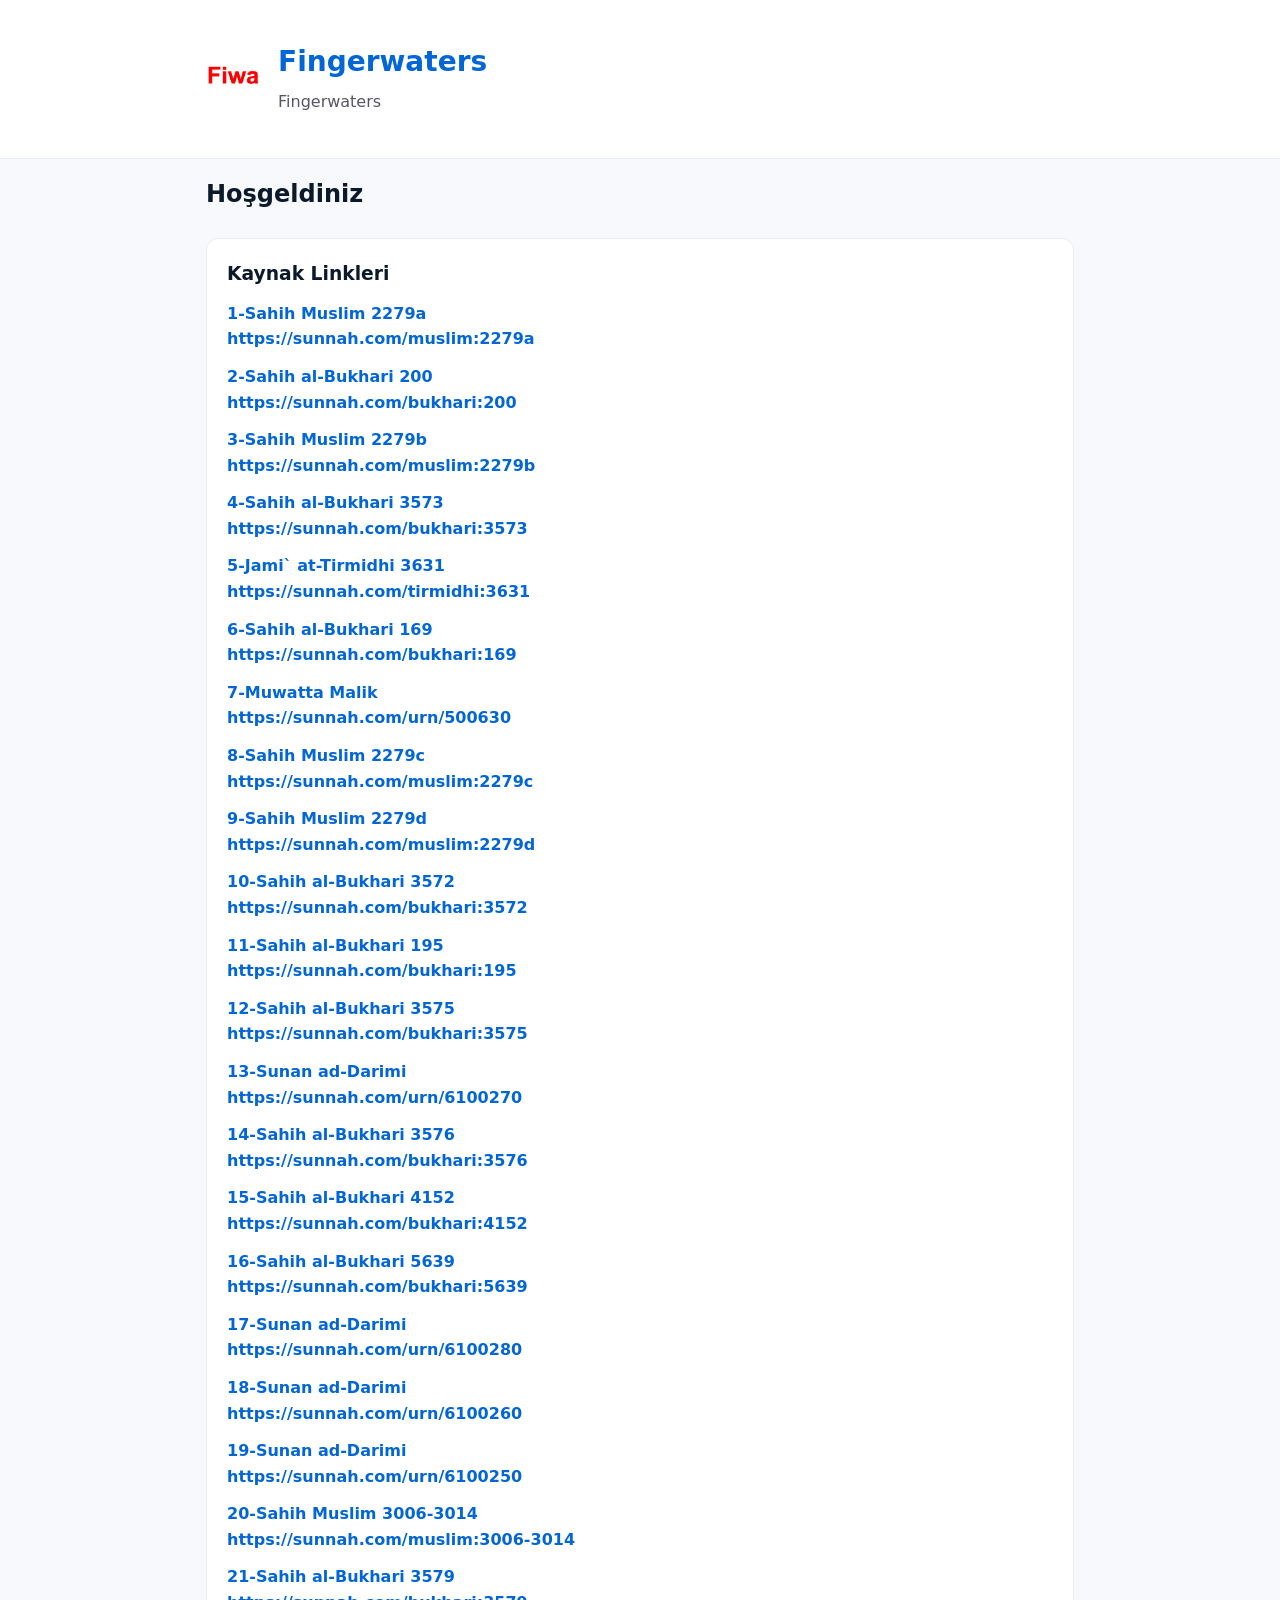
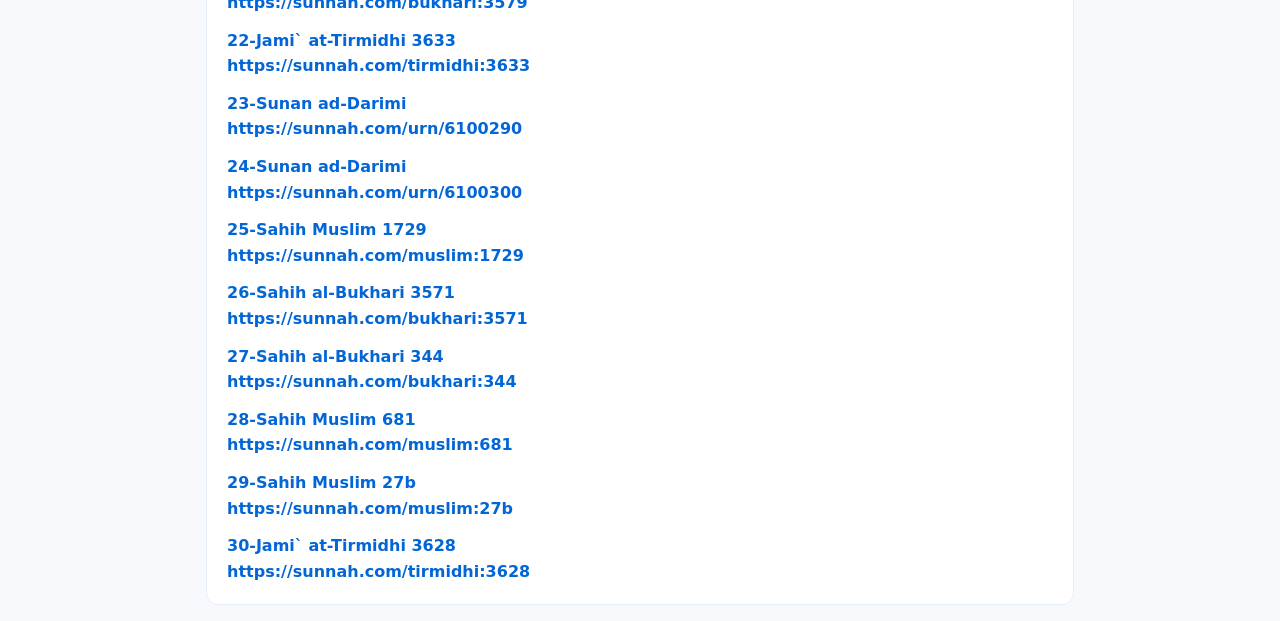
==== index.html @ 78772b58 "Update Update" ====
<!doctype html>
<html lang="tr">
  <head>
    <meta charset="utf-8">
    <meta name="viewport" content="width=device-width, initial-scale=1">
    <title>Fingerwaters</title>
    <meta name="description" content="Hz. Muhammed (s.a.v)'in parmaklarından su çıkması ile ilgili bilgiler.">
    <link rel="icon" type="image/png" href="favicon.png">
    <link rel="stylesheet" href="styles.css">
  </head>
  <body>
    <header class="site-header">
      <div class="container">
        <div class="brand">
          <img src="favicon.png" alt="Fingerwaters logosu" class="site-logo">
          <div>
            <h1>Fingerwaters</h1>
            <p class="tagline">Fingerwaters</p>
          </div>
        </div>
      </div>
    </header>

    <main class="container">
      <section class="intro">
        <h2>Hoşgeldiniz</h2>
      </section>

      <section class="resource-links" aria-label="Kaynak linkleri">
        <h3>Kaynak Linkleri</h3>
        <ul>
          <li>
            <a href="https://sunnah.com/muslim:2279a" target="_blank" rel="noopener noreferrer">1-Sahih Muslim 2279a<br>
https://sunnah.com/muslim:2279a
            </a>
          </li>
          <li>
            <a href="https://sunnah.com/bukhari:200" target="_blank" rel="noopener noreferrer">2-Sahih al-Bukhari 200<br>
https://sunnah.com/bukhari:200
            </a>
          </li>
          <li>
            <a href="https://sunnah.com/muslim:2279b" target="_blank" rel="noopener noreferrer">3-Sahih Muslim 2279b<br>
https://sunnah.com/muslim:2279b
          </a>
          </li>
          <li>
            <a href="https://sunnah.com/bukhari:3573" target="_blank" rel="noopener noreferrer">4-Sahih al-Bukhari 3573<br>
https://sunnah.com/bukhari:3573
            </a>
          </li>
          <li>
            <a href="https://sunnah.com/tirmidhi:3631" target="_blank" rel="noopener noreferrer">5-Jami` at-Tirmidhi 3631<br>
https://sunnah.com/tirmidhi:3631
            </a>
          </li>
          <li>
            <a href="https://sunnah.com/bukhari:169" target="_blank" rel="noopener noreferrer">6-Sahih al-Bukhari 169<br>
https://sunnah.com/bukhari:169
            </a>
          </li>
          <li>
            <a href="https://sunnah.com/urn/500630" target="_blank" rel="noopener noreferrer">7-Muwatta Malik<br>
https://sunnah.com/urn/500630
            </a>
          </li>
          <li>
            <a href="https://sunnah.com/muslim:2279c" target="_blank" rel="noopener noreferrer">8-Sahih Muslim 2279c<br>
https://sunnah.com/muslim:2279c
            </a>
          </li>
          <li>
            <a href="https://sunnah.com/muslim:2279d" target="_blank" rel="noopener noreferrer">9-Sahih Muslim 2279d<br>
https://sunnah.com/muslim:2279d
            </a>
          </li>
          <li>
            <a href="https://sunnah.com/bukhari:3572" target="_blank" rel="noopener noreferrer">10-Sahih al-Bukhari 3572<br>
https://sunnah.com/bukhari:3572
            </a>
          </li>
          <li>
            <a href="https://sunnah.com/bukhari:195" target="_blank" rel="noopener noreferrer">11-Sahih al-Bukhari 195<br>
https://sunnah.com/bukhari:195
            </a>
          </li>
          <li>
            <a href="https://sunnah.com/bukhari:3575" target="_blank" rel="noopener noreferrer">12-Sahih al-Bukhari 3575<br>
https://sunnah.com/bukhari:3575
            </a>
          </li>
          <li>
            <a href="https://sunnah.com/urn/6100270" target="_blank" rel="noopener noreferrer">13-Sunan ad-Darimi<br>
https://sunnah.com/urn/6100270
            </a>
          </li>
          <li>
            <a href="https://sunnah.com/bukhari:3576" target="_blank" rel="noopener noreferrer">14-Sahih al-Bukhari 3576<br>
https://sunnah.com/bukhari:3576
            </a>
          </li>
          <li>
            <a href="https://sunnah.com/bukhari:4152" target="_blank" rel="noopener noreferrer">15-Sahih al-Bukhari 4152<br>
https://sunnah.com/bukhari:4152
            </a>
          </li>
          <li>
            <a href="https://sunnah.com/bukhari:5639" target="_blank" rel="noopener noreferrer">16-Sahih al-Bukhari 5639<br>
https://sunnah.com/bukhari:5639
            </a>
          </li>
          <li>
            <a href="https://sunnah.com/urn/6100280" target="_blank" rel="noopener noreferrer">17-Sunan ad-Darimi<br>
https://sunnah.com/urn/6100280
            </a>
          </li>
          <li>
            <a href="https://sunnah.com/urn/6100260" target="_blank" rel="noopener noreferrer">18-Sunan ad-Darimi<br>
https://sunnah.com/urn/6100260
            </a>
          </li>
          <li>
            <a href="https://sunnah.com/urn/6100250" target="_blank" rel="noopener noreferrer">19-Sunan ad-Darimi<br>
https://sunnah.com/urn/6100250
            </a>
          </li>
          <li>
            <a href="https://sunnah.com/muslim/55" target="_blank" rel="noopener noreferrer">20-Sahih Muslim 3006-3014<br>
https://sunnah.com/muslim:3006-3014
            </a>
          </li>
          <li>
            <a href="https://sunnah.com/bukhari:3579" target="_blank" rel="noopener noreferrer">21-Sahih al-Bukhari 3579<br>
https://sunnah.com/bukhari:3579
            </a>
          </li>
          <li>
            <a href="https://sunnah.com/tirmidhi:3633" target="_blank" rel="noopener noreferrer">22-Jami` at-Tirmidhi 3633<br>
https://sunnah.com/tirmidhi:3633
            </a>
          </li>
          <li>
            <a href="https://sunnah.com/urn/6100290" target="_blank" rel="noopener noreferrer">23-Sunan ad-Darimi<br>
https://sunnah.com/urn/6100290
            </a>
          </li>
          <li>
            <a href="https://sunnah.com/urn/6100300" target="_blank" rel="noopener noreferrer">24-Sunan ad-Darimi<br>
https://sunnah.com/urn/6100300
            </a>
          </li>
          <li>
            <a href="https://sunnah.com/muslim:1729" target="_blank" rel="noopener noreferrer">25-Sahih Muslim 1729<br>
https://sunnah.com/muslim:1729
            </a>
          </li>
          <li>
            <a href="https://sunnah.com/bukhari:3571" target="_blank" rel="noopener noreferrer">26-Sahih al-Bukhari 3571<br>
https://sunnah.com/bukhari:3571
            </a>
          </li>
          <li>
            <a href="https://sunnah.com/bukhari:344" target="_blank" rel="noopener noreferrer">27-Sahih al-Bukhari 344<br>
https://sunnah.com/bukhari:344
            </a>
          </li>
          <li>
            <a href="https://sunnah.com/muslim:681" target="_blank" rel="noopener noreferrer">28-Sahih Muslim 681<br>
https://sunnah.com/muslim:681
            </a>
          </li>
          <li>
            <a href="https://sunnah.com/muslim:27b" target="_blank" rel="noopener noreferrer">29-Sahih Muslim 27b<br>
https://sunnah.com/muslim:27b
            </a>
          </li>
          <li>
            <a href="https://sunnah.com/tirmidhi:3628" target="_blank" rel="noopener noreferrer">30-Jami` at-Tirmidhi 3628<br>
https://sunnah.com/tirmidhi:3628
            </a>
          </li>
        </ul>
      </section>
    </main>
  </body>
</html>
---- styles.css ----
:root{
  --bg:#f7f9fc;
  --accent:#0366d6;
  --text:#0b1a2b;
  --muted:#556;
}
*{box-sizing:border-box}
body{font-family:system-ui, -apple-system, "Segoe UI", Roboto, "Helvetica Neue", Arial, sans-serif; margin:0; color:var(--text); background:var(--bg); line-height:1.6}
.container{max-width:900px;margin:0 auto;padding:1rem}
.site-header{background:white;border-bottom:1px solid #e6eef7;padding:1.5rem 0}
.brand{display:flex;align-items:center;gap:1rem}
.site-logo{width:56px;height:56px;object-fit:contain;border-radius:12px}
.site-header h1{margin:0;font-size:1.75rem;color:var(--accent)}
.tagline{margin:0.25rem 0;color:var(--muted)}
.intro h2{margin-top:0}
.resource-links{margin-top:1.5rem;padding:1.25rem;border:1px solid #e6eef7;border-radius:12px;background:white}
.resource-links h3{margin-top:0;margin-bottom:0.75rem}
.resource-links ul{list-style:none;padding:0;margin:0;display:flex;flex-direction:column;gap:0.75rem}
.resource-links a{display:inline-block;color:var(--accent);text-decoration:none;font-weight:600}
.resource-links a:hover{text-decoration:underline}
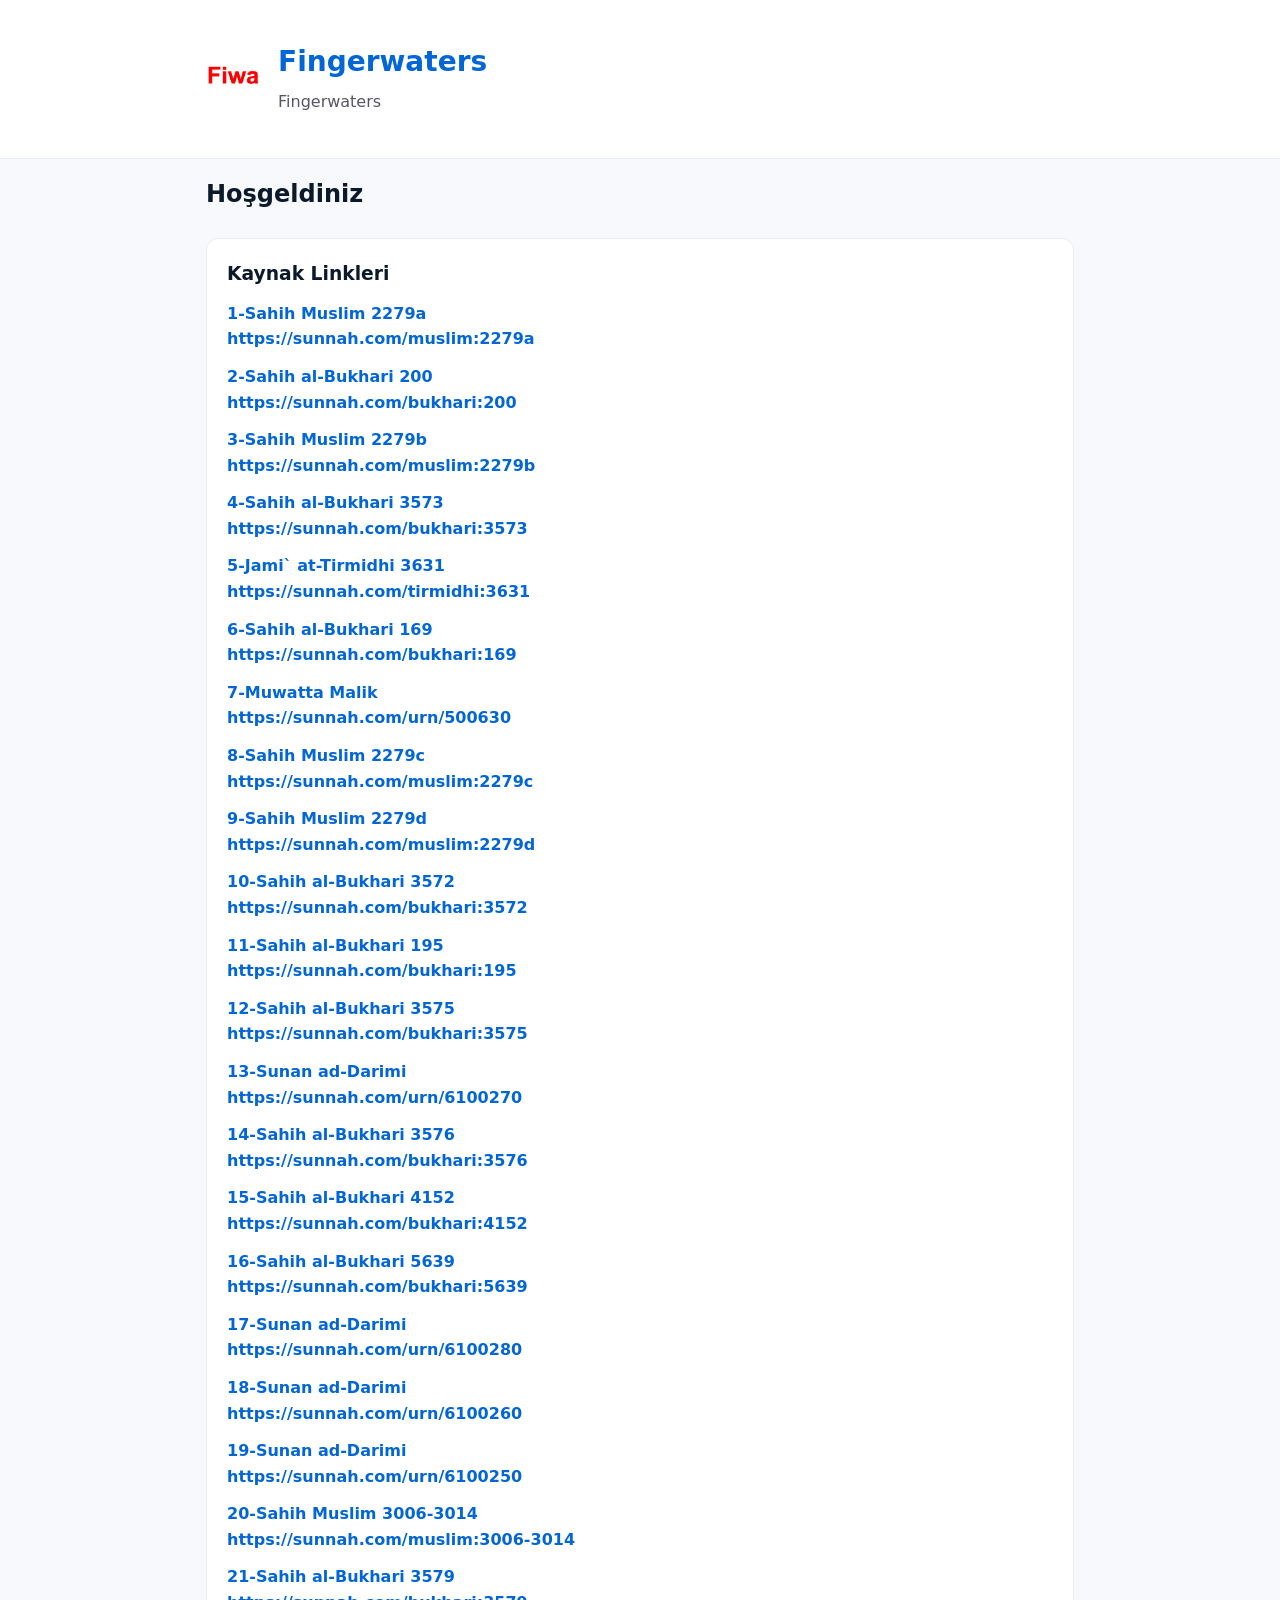
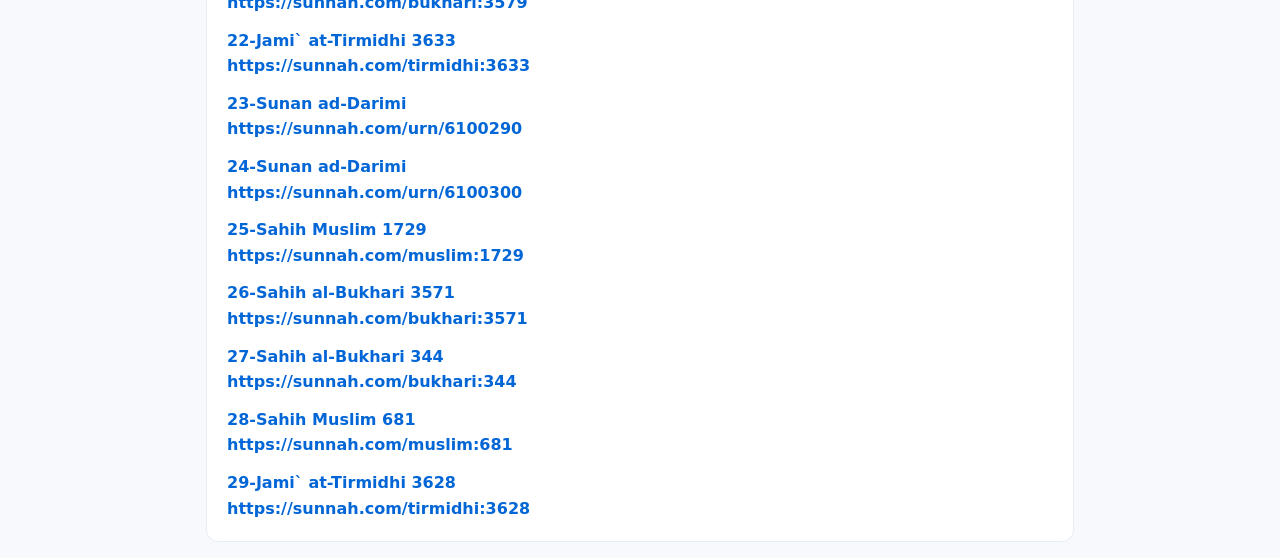
==== commit 5fec887c: "Update" ====
--- a/index.html
+++ b/index.html
@@ -170,12 +170,7 @@
             </a>
           </li>
           <li>
-            <a href="https://sunnah.com/muslim:27b" target="_blank" rel="noopener noreferrer">29-Sahih Muslim 27b<br>
-https://sunnah.com/muslim:27b
-            </a>
-          </li>
-          <li>
-            <a href="https://sunnah.com/tirmidhi:3628" target="_blank" rel="noopener noreferrer">30-Jami` at-Tirmidhi 3628<br>
+            <a href="https://sunnah.com/tirmidhi:3628" target="_blank" rel="noopener noreferrer">29-Jami` at-Tirmidhi 3628<br>
 https://sunnah.com/tirmidhi:3628
             </a>
           </li>
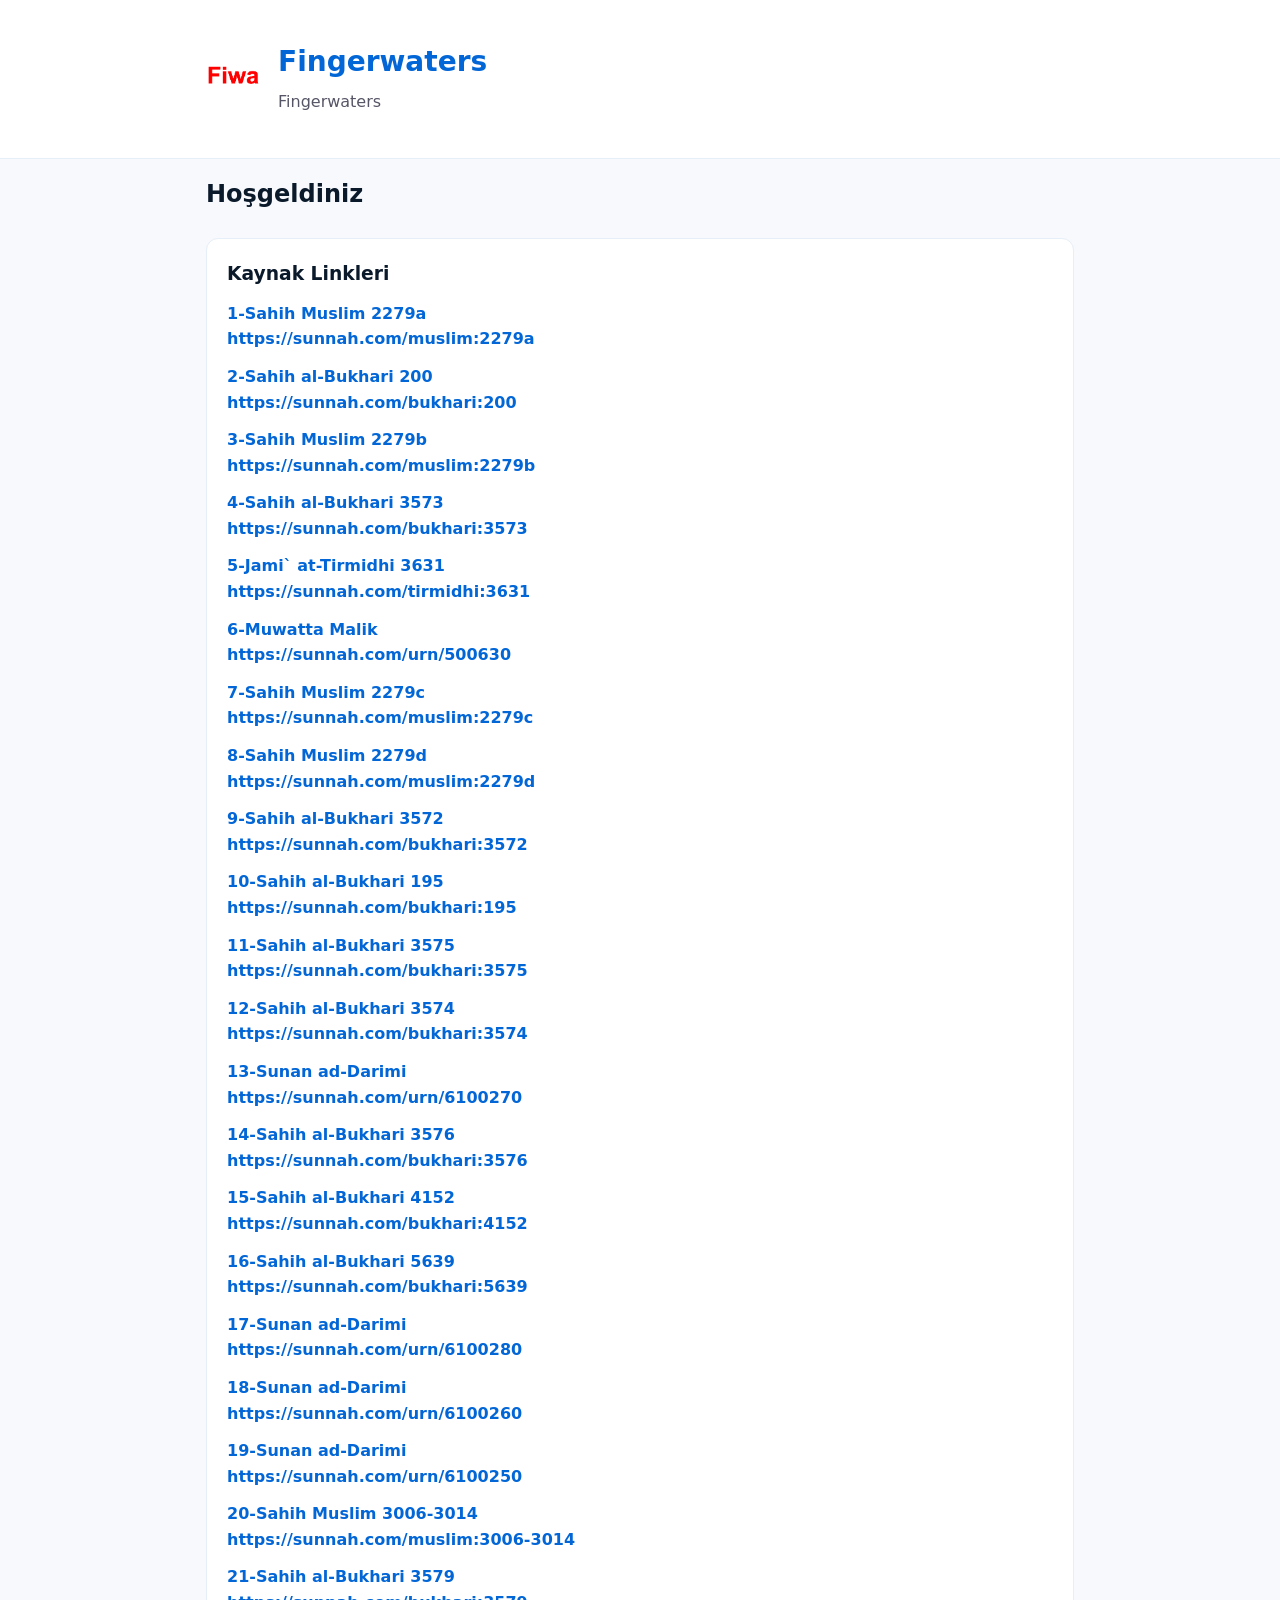
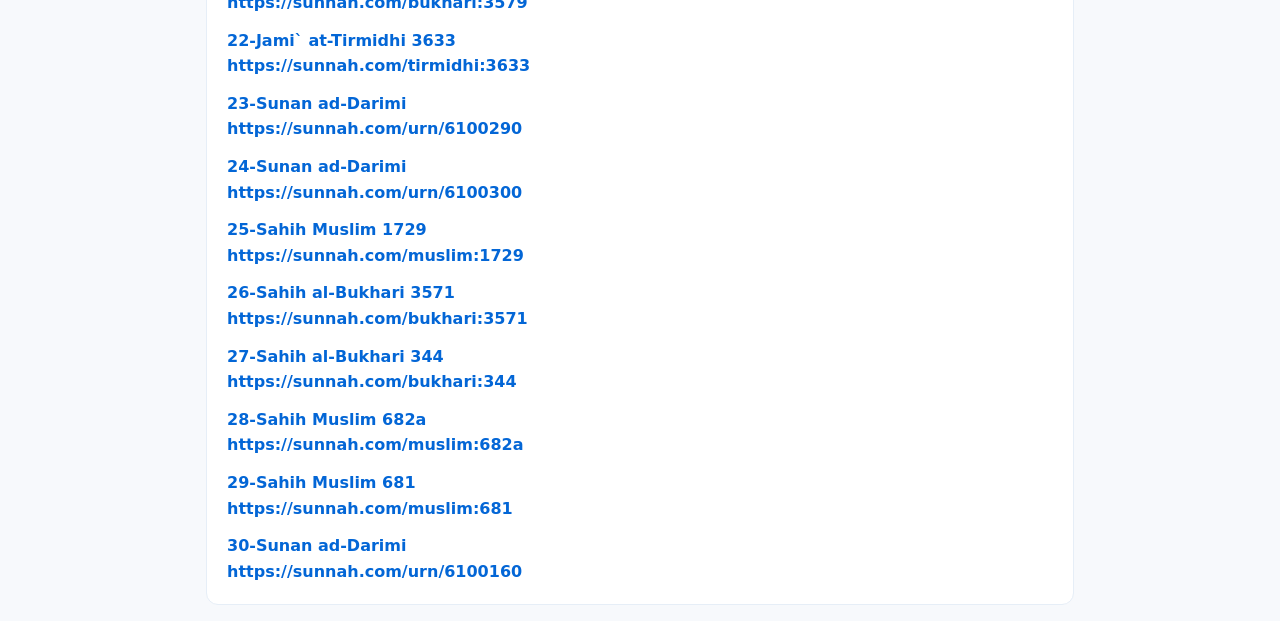
==== commit 19af76b6: "Update" ====
--- a/index.html
+++ b/index.html
@@ -55,38 +55,38 @@
             </a>
           </li>
           <li>
-            <a href="https://sunnah.com/bukhari:169" target="_blank" rel="noopener noreferrer">6-Sahih al-Bukhari 169<br>
-https://sunnah.com/bukhari:169
-            </a>
-          </li>
-          <li>
-            <a href="https://sunnah.com/urn/500630" target="_blank" rel="noopener noreferrer">7-Muwatta Malik<br>
+            <a href="https://sunnah.com/urn/500630" target="_blank" rel="noopener noreferrer">6-Muwatta Malik<br>
 https://sunnah.com/urn/500630
             </a>
           </li>
           <li>
-            <a href="https://sunnah.com/muslim:2279c" target="_blank" rel="noopener noreferrer">8-Sahih Muslim 2279c<br>
+            <a href="https://sunnah.com/muslim:2279c" target="_blank" rel="noopener noreferrer">7-Sahih Muslim 2279c<br>
 https://sunnah.com/muslim:2279c
             </a>
           </li>
           <li>
-            <a href="https://sunnah.com/muslim:2279d" target="_blank" rel="noopener noreferrer">9-Sahih Muslim 2279d<br>
+            <a href="https://sunnah.com/muslim:2279d" target="_blank" rel="noopener noreferrer">8-Sahih Muslim 2279d<br>
 https://sunnah.com/muslim:2279d
             </a>
           </li>
           <li>
-            <a href="https://sunnah.com/bukhari:3572" target="_blank" rel="noopener noreferrer">10-Sahih al-Bukhari 3572<br>
+            <a href="https://sunnah.com/bukhari:3572" target="_blank" rel="noopener noreferrer">9-Sahih al-Bukhari 3572<br>
 https://sunnah.com/bukhari:3572
             </a>
           </li>
           <li>
-            <a href="https://sunnah.com/bukhari:195" target="_blank" rel="noopener noreferrer">11-Sahih al-Bukhari 195<br>
+            <a href="https://sunnah.com/bukhari:195" target="_blank" rel="noopener noreferrer">10-Sahih al-Bukhari 195<br>
 https://sunnah.com/bukhari:195
             </a>
           </li>
           <li>
-            <a href="https://sunnah.com/bukhari:3575" target="_blank" rel="noopener noreferrer">12-Sahih al-Bukhari 3575<br>
+            <a href="https://sunnah.com/bukhari:3575" target="_blank" rel="noopener noreferrer">11-Sahih al-Bukhari 3575<br>
 https://sunnah.com/bukhari:3575
+            </a>
+          </li>
+          <li>
+            <a href="https://sunnah.com/bukhari:3575" target="_blank" rel="noopener noreferrer">12-Sahih al-Bukhari 3574<br>
+https://sunnah.com/bukhari:3574
             </a>
           </li>
           <li>
@@ -165,13 +165,18 @@
             </a>
           </li>
           <li>
-            <a href="https://sunnah.com/muslim:681" target="_blank" rel="noopener noreferrer">28-Sahih Muslim 681<br>
+            <a href="https://sunnah.com/muslim:681" target="_blank" rel="noopener noreferrer">28-Sahih Muslim 682a<br>
+https://sunnah.com/muslim:682a
+            </a>
+          </li>
+          <li>
+            <a href="https://sunnah.com/muslim:681" target="_blank" rel="noopener noreferrer">29-Sahih Muslim 681<br>
 https://sunnah.com/muslim:681
             </a>
           </li>
           <li>
-            <a href="https://sunnah.com/tirmidhi:3628" target="_blank" rel="noopener noreferrer">29-Jami` at-Tirmidhi 3628<br>
-https://sunnah.com/tirmidhi:3628
+            <a href="https://sunnah.com/tirmidhi:3628" target="_blank" rel="noopener noreferrer">30-Sunan ad-Darimi<br>
+https://sunnah.com/urn/6100160
             </a>
           </li>
         </ul>
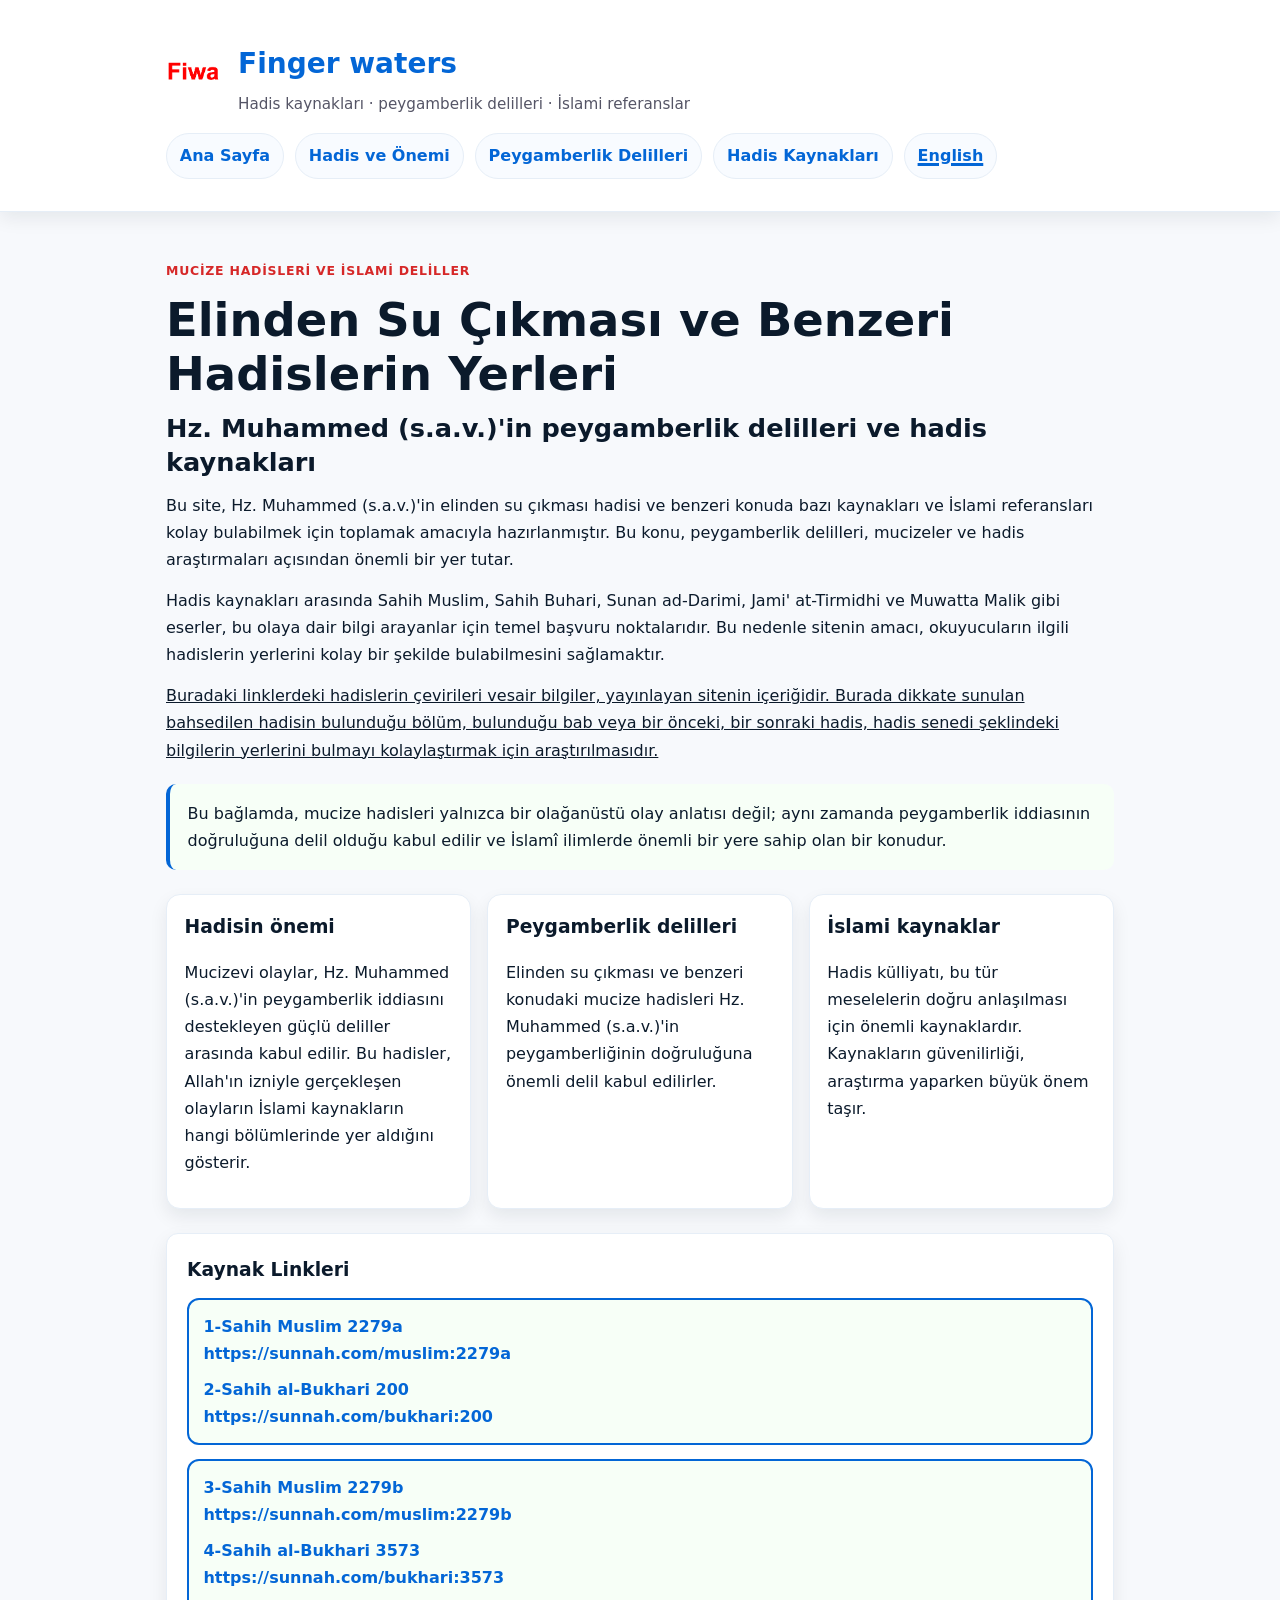
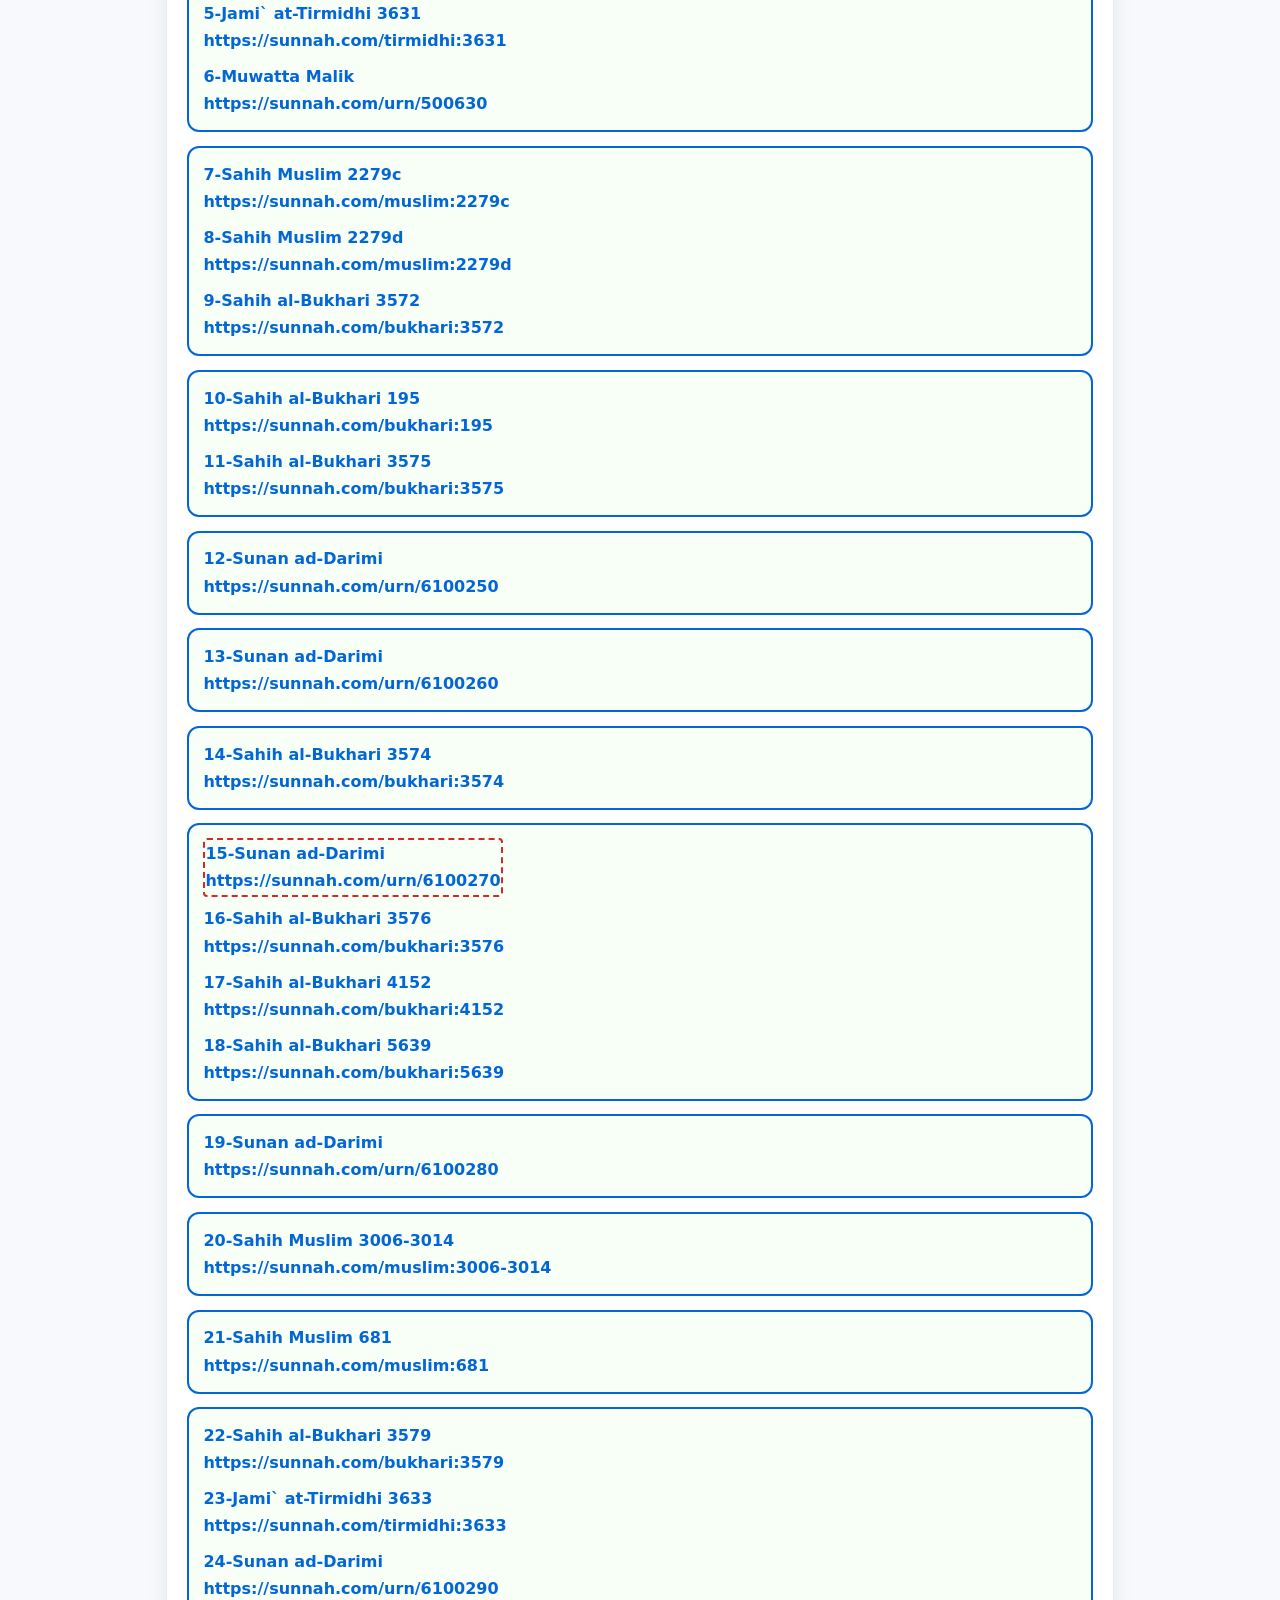
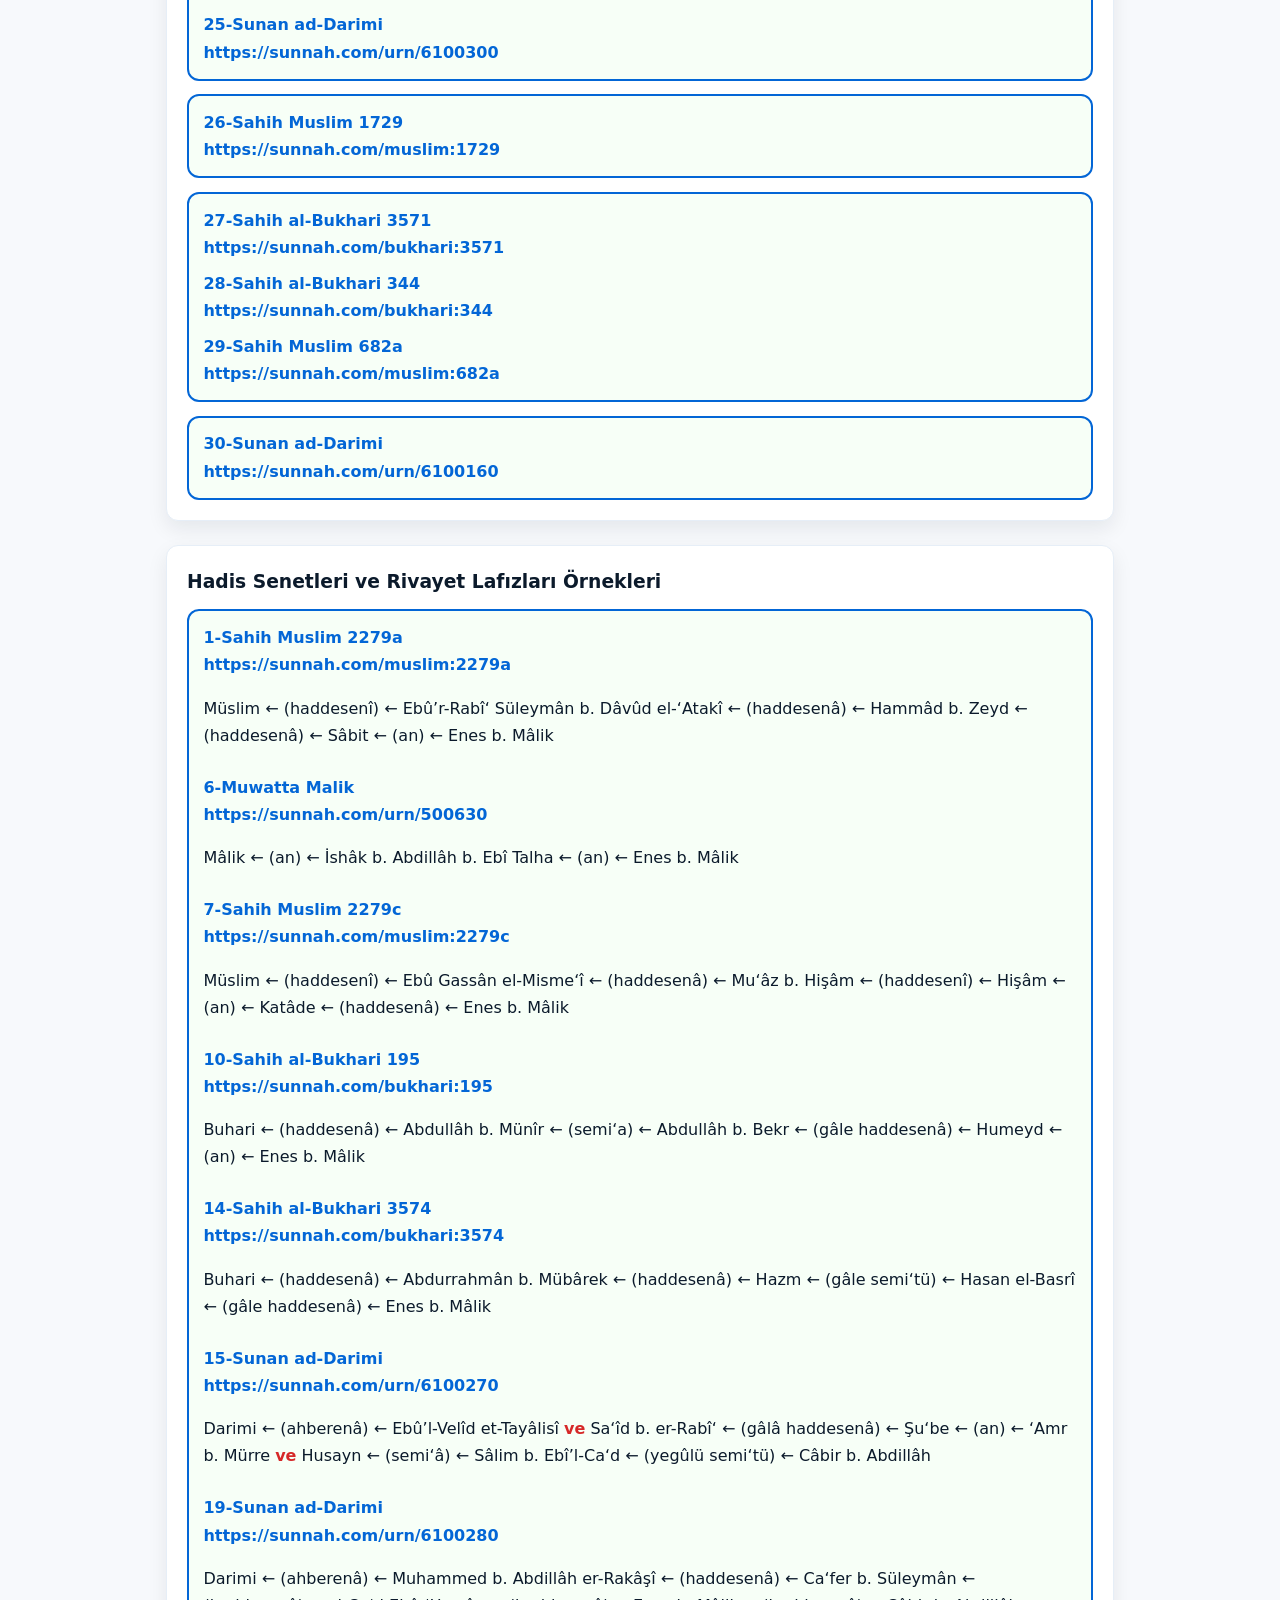
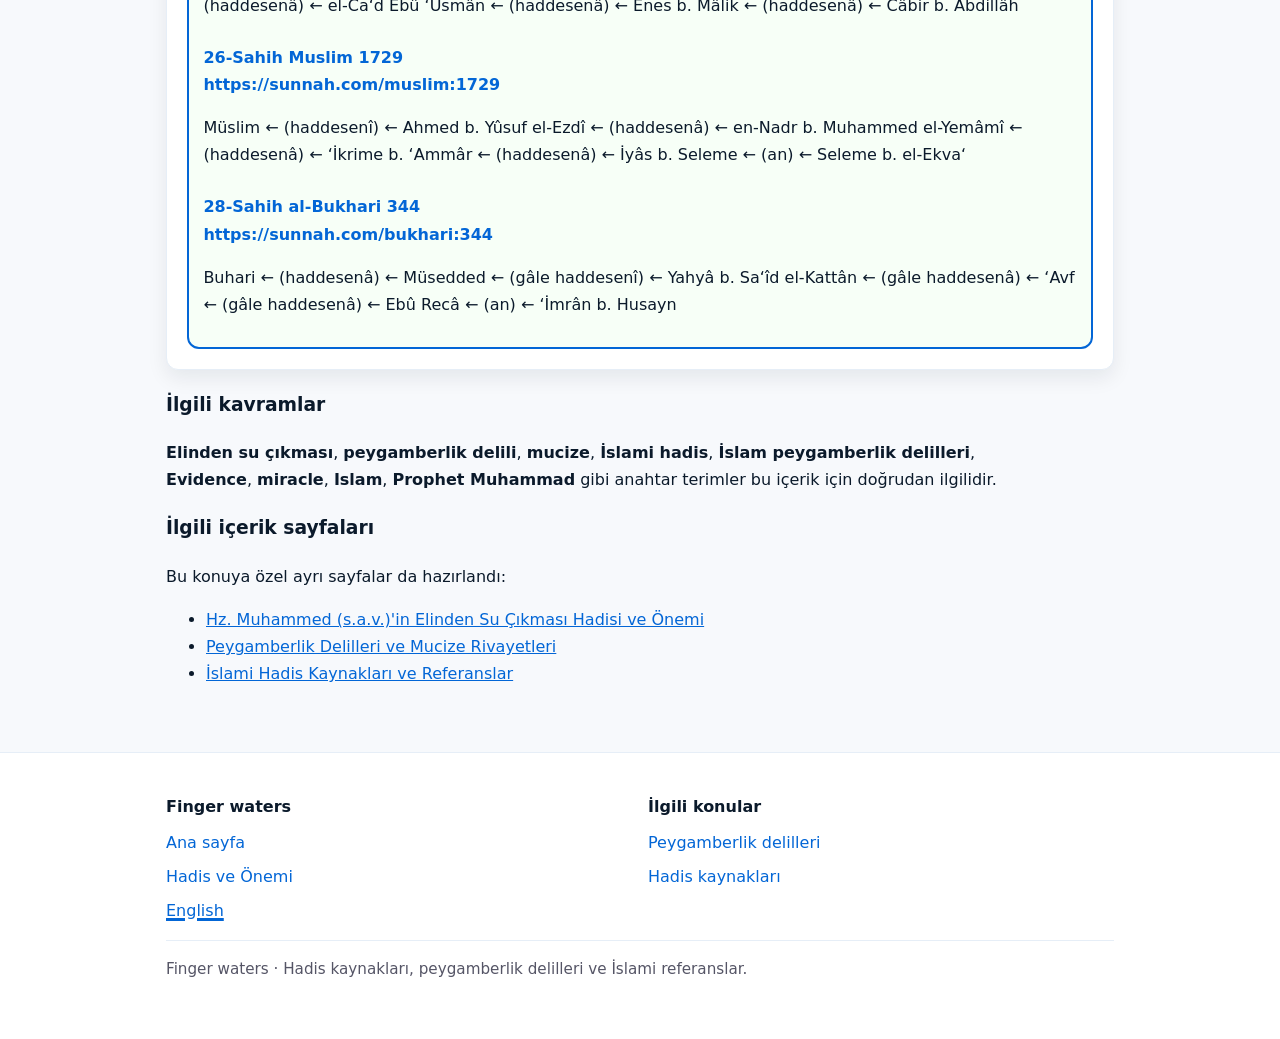
==== commit 92342586: "Update Update" ====
--- a/index.html
+++ b/index.html
@@ -1,186 +1,743 @@
 <!doctype html>
 <html lang="tr">
   <head>
-    <meta charset="utf-8">
-    <meta name="viewport" content="width=device-width, initial-scale=1">
-    <title>Fingerwaters</title>
-    <meta name="description" content="Hz. Muhammed (s.a.v)'in parmaklarından su çıkması ile ilgili bilgiler.">
-    <link rel="icon" type="image/png" href="favicon.png">
-    <link rel="stylesheet" href="styles.css">
+    <meta charset="utf-8" />
+    <meta name="viewport" content="width=device-width, initial-scale=1" />
+    <meta
+      name="description"
+      content="Hz. Muhammed (s.a.v.)'in sularla ilgili mucize rivayetleri ve benzeri hadislerin yerleri, peygamberlik delili, hadis kaynakları ve İslami referanslar için arama dostu içerik."
+    />
+    <meta
+      name="keywords"
+      content="elinden su çıkması hadisi, peygamberlik delili, Hz. Muhammed mucizesi, hadis kaynakları, İslami referanslar"
+    />
+    <meta name="author" content="Finger waters" />
+    <meta
+      name="robots"
+      content="index, follow, max-image-preview:large, max-snippet:-1"
+    />
+    <meta name="theme-color" content="#d62828" />
+    <meta name="language" content="tr" />
+    <link rel="canonical" href="https://fingerwaters.github.io/" />
+    <link rel="alternate" hreflang="tr" href="https://fingerwaters.github.io/">
+    <link rel="alternate" hreflang="en" href="https://fingerwaters.github.io/english.html">
+    <link rel="alternate" hreflang="x-default" href="https://fingerwaters.github.io/">
+    <meta
+      property="og:title"
+      content="Elinden Su Çıkması ve Benzerleri İle İlgili Hadislerin Yerleri"
+    />
+    <meta
+      property="og:description"
+      content="Hz. Muhammed (s.a.v.)'in mucize rivayetleri ile ilgili hadis kaynakları ve peygamberlik delillerine ait referanslar."
+    />
+    <meta property="og:type" content="website" />
+    <meta property="og:url" content="https://fingerwaters.github.io/" />
+    <meta
+      property="og:image"
+      content="https://fingerwaters.github.io/favicon.png"
+    />
+    <meta property="og:locale" content="tr_TR" />
+    <meta property="og:site_name" content="Finger waters" />
+    <meta name="twitter:card" content="summary_large_image" />
+    <meta
+      name="twitter:title"
+      content="Elinden Su Çıkması ve Benzerleri | Hadis Kaynakları ve Peygamberlik Delilleri"
+    />
+    <meta
+      name="twitter:description"
+      content="Hz. Muhammed (s.a.v.)'in elinden su çıkması hadisi ve benzeri İslami kaynaklar."
+    />
+    <meta
+      name="twitter:image"
+      content="https://fingerwaters.github.io/favicon.png"
+    />
+    <title>
+      Hz.Muhammed(s.a.v)'in Mucize Rivayetlerinin Hadis Kaynaklarındaki Yerleri
+    </title>
+    <link rel="icon" type="image/png" href="favicon.png" />
+    <link rel="stylesheet" href="styles.css" />
+
+    <script type="application/ld+json">
+      {
+        "@context": "https://schema.org",
+        "@type": "WebSite",
+        "name": "Finger waters",
+        "url": "https://fingerwaters.github.io/",
+        "description": "Hz. Muhammed (s.a.v.)'in elinden su çıkması hadisi ile ilgili hadis kaynaklarının yerleri ve İslami delillerin toplandığı site.",
+        "inLanguage": "tr",
+        "publisher": {
+          "@type": "Organization",
+          "name": "Finger waters"
+        }
+      }
+    </script>
+    <script type="application/ld+json">
+      {
+        "@context": "https://schema.org",
+        "@type": "Article",
+        "headline": "Hz. Muhammed (s.a.v.)'in Elinden Su Çıkması ve Benzeri Mucize Hadislerinin yerleri",
+        "description": "Finger waters sitesinde Hz. Muhammed (s.a.v.)'in elinden su çıkması mucizesi rivayetleri ve benzeri hadis kaynaklarının yerleri, peygamberlik delilleri ve İslami referanslar toplanmıştır.",
+        "author": {
+          "@type": "Organization",
+          "name": "Finger waters"
+        },
+        "publisher": {
+          "@type": "Organization",
+          "name": "Finger waters",
+          "logo": {
+            "@type": "ImageObject",
+            "url": "https://fingerwaters.github.io/favicon.png"
+          }
+        },
+        "mainEntityOfPage": {
+          "@type": "WebPage",
+          "@id": "https://fingerwaters.github.io/"
+        },
+        "inLanguage": "tr",
+        "keywords": "Hz. Muhammed mucize rivayeti ile ilgili hadisler, elinden su çıkması, peygamberlik delili, İslami hadisler, hadis kaynakları",
+        "url": "https://fingerwaters.github.io/"
+      }
+    </script>
+    <script type="application/ld+json">
+      {
+        "@context": "https://schema.org",
+        "@type": "FAQPage",
+        "mainEntity": [
+          {
+            "@type": "Question",
+            "name": "Hz. Muhammed (s.a.v.)'in elinden su çıkması hadisi nedir?",
+            "acceptedAnswer": {
+              "@type": "Answer",
+              "text": "Bu hadis, Peygamberimizin (s.a.v.) elinden su çıkması olayı ile ilgili ve peygamberlik delili olarak değerlendirilen İslami bir kaynaktır."
+            }
+          },
+          {
+            "@type": "Question",
+            "name": "Bu konu için hangi hadis kaynakları önemlidir?",
+            "acceptedAnswer": {
+              "@type": "Answer",
+              "text": "Sahih Muslim, Sahih Buhari, Sunan ad-Darimi, Jami at-Tirmidhi, Muwatta Malik gibi kaynaklar bu konuda öne çıkan kaynaklardır."
+            }
+          },
+          {
+            "@type": "Question",
+            "name": "Bu site ne işe yarar?",
+            "acceptedAnswer": {
+              "@type": "Answer",
+              "text": "Site, Hz. Muhammed (s.a.v.)'in elinden su çıkması ve benzeri mucize rivayetleriyle ilgili hadislerin kaynak bağlantılarını düzenli ve kolay erişilebilir şekilde sunar."
+            }
+          }
+        ]
+      }
+    </script>
   </head>
+
   <body>
     <header class="site-header">
       <div class="container">
         <div class="brand">
-          <img src="favicon.png" alt="Fingerwaters logosu" class="site-logo">
+          <a
+            href="https://fingerwaters.github.io/"
+            aria-label="Finger waters ana sayfa"
+          >
+            <img
+              src="favicon.png"
+              alt="Finger waters logosu"
+              class="site-logo"
+            />
+          </a>
           <div>
-            <h1>Fingerwaters</h1>
-            <p class="tagline">Fingerwaters</p>
+            <h1>Finger waters</h1>
+            <p class="tagline">
+              Hadis kaynakları · peygamberlik delilleri · İslami referanslar
+            </p>
           </div>
         </div>
+        <nav class="top-nav" aria-label="Ana navigasyon">
+          <a href="index.html">Ana Sayfa</a>
+          <a href="hadisinonemi.html">Hadis ve Önemi</a>
+          <a href="peygamberlik-delilleri.html">Peygamberlik Delilleri</a>
+          <a href="hadis-kaynaklari.html">Hadis Kaynakları</a>
+          <a href="english.html">English</a>
+        </nav>
       </div>
     </header>
 
     <main class="container">
       <section class="intro">
-        <h2>Hoşgeldiniz</h2>
+        <p class="section-kicker">Mucize hadisleri ve İslami deliller</p>
+        <h1>Elinden Su Çıkması ve Benzeri Hadislerin Yerleri</h1>
+        <h2>
+          Hz. Muhammed (s.a.v.)'in peygamberlik delilleri ve hadis kaynakları
+        </h2>
+        <p>
+          Bu site, Hz. Muhammed (s.a.v.)'in elinden su çıkması hadisi ve benzeri
+          konuda bazı kaynakları ve İslami referansları kolay bulabilmek için
+          toplamak amacıyla hazırlanmıştır. Bu konu, peygamberlik delilleri,
+          mucizeler ve hadis araştırmaları açısından önemli bir yer tutar.
+        </p>
+        <p>
+          Hadis kaynakları arasında Sahih Muslim, Sahih Buhari, Sunan ad-Darimi,
+          Jami' at-Tirmidhi ve Muwatta Malik gibi eserler, bu olaya dair bilgi
+          arayanlar için temel başvuru noktalarıdır. Bu nedenle sitenin amacı,
+          okuyucuların ilgili hadislerin yerlerini kolay bir şekilde
+          bulabilmesini sağlamaktır.
+        </p>
+        <p class="disclaimer">
+          Buradaki linklerdeki hadislerin çevirileri vesair bilgiler, yayınlayan
+          sitenin içeriğidir. Burada dikkate sunulan bahsedilen hadisin
+          bulunduğu bölüm, bulunduğu bab veya bir önceki, bir sonraki hadis, hadis senedi
+          şeklindeki bilgilerin yerlerini bulmayı kolaylaştırmak için
+          araştırılmasıdır.
+        </p>
+      </section>
+
+      <section class="info-box" aria-label="Önemli not">
+        <p>
+          Bu bağlamda, mucize hadisleri yalnızca bir olağanüstü olay anlatısı
+          değil; aynı zamanda peygamberlik iddiasının doğruluğuna delil olduğu
+          kabul edilir ve İslamî ilimlerde önemli bir yere sahip olan bir
+          konudur.
+        </p>
+      </section>
+
+      <section class="content-grid" aria-label="İçerik özetleri">
+        <article class="info-card">
+          <h3>Hadisin önemi</h3>
+          <p>
+            Mucizevi olaylar, Hz. Muhammed (s.a.v.)'in peygamberlik iddiasını
+            destekleyen güçlü deliller arasında kabul edilir. Bu hadisler,
+            Allah'ın izniyle gerçekleşen olayların İslami kaynakların hangi
+            bölümlerinde yer aldığını gösterir.
+          </p>
+        </article>
+        <article class="info-card">
+          <h3>Peygamberlik delilleri</h3>
+          <p>
+            Elinden su çıkması ve benzeri konudaki mucize hadisleri Hz. Muhammed
+            (s.a.v.)'in peygamberliğinin doğruluğuna önemli delil kabul
+            edilirler.
+          </p>
+        </article>
+        <article class="info-card">
+          <h3>İslami kaynaklar</h3>
+          <p>
+            Hadis külliyatı, bu tür meselelerin doğru anlaşılması için önemli
+            kaynaklardır. Kaynakların güvenilirliği, araştırma yaparken büyük
+            önem taşır.
+          </p>
+        </article>
       </section>
 
       <section class="resource-links" aria-label="Kaynak linkleri">
         <h3>Kaynak Linkleri</h3>
-        <ul>
+        <div class="resource-groups">
+          <ul class="resource-group">
+            <li>
+              <a
+                href="https://sunnah.com/muslim:2279a"
+                target="_blank"
+                rel="noopener noreferrer"
+                >1-Sahih Muslim 2279a<br />
+                https://sunnah.com/muslim:2279a
+              </a>
+            </li>
+            <li>
+              <a
+                href="https://sunnah.com/bukhari:200"
+                target="_blank"
+                rel="noopener noreferrer"
+                >2-Sahih al-Bukhari 200<br />
+                https://sunnah.com/bukhari:200
+              </a>
+            </li>
+          </ul>
+
+          <ul class="resource-group">
+            <li>
+              <a
+                href="https://sunnah.com/muslim:2279b"
+                target="_blank"
+                rel="noopener noreferrer"
+                >3-Sahih Muslim 2279b<br />
+                https://sunnah.com/muslim:2279b
+              </a>
+            </li>
+            <li>
+              <a
+                href="https://sunnah.com/bukhari:3573"
+                target="_blank"
+                rel="noopener noreferrer"
+                >4-Sahih al-Bukhari 3573<br />
+                https://sunnah.com/bukhari:3573
+              </a>
+            </li>
+            <li>
+              <a
+                href="https://sunnah.com/tirmidhi:3631"
+                target="_blank"
+                rel="noopener noreferrer"
+                >5-Jami` at-Tirmidhi 3631<br />
+                https://sunnah.com/tirmidhi:3631
+              </a>
+            </li>
+            <li>
+              <a
+                href="https://sunnah.com/urn/500630"
+                target="_blank"
+                rel="noopener noreferrer"
+                >6-Muwatta Malik<br />
+                https://sunnah.com/urn/500630
+              </a>
+            </li>
+          </ul>
+
+          <ul class="resource-group">
+            <li>
+              <a
+                href="https://sunnah.com/muslim:2279c"
+                target="_blank"
+                rel="noopener noreferrer"
+                >7-Sahih Muslim 2279c<br />
+                https://sunnah.com/muslim:2279c
+              </a>
+            </li>
+            <li>
+              <a
+                href="https://sunnah.com/muslim:2279d"
+                target="_blank"
+                rel="noopener noreferrer"
+                >8-Sahih Muslim 2279d<br />
+                https://sunnah.com/muslim:2279d
+              </a>
+            </li>
+            <li>
+              <a
+                href="https://sunnah.com/bukhari:3572"
+                target="_blank"
+                rel="noopener noreferrer"
+                >9-Sahih al-Bukhari 3572<br />
+                https://sunnah.com/bukhari:3572
+              </a>
+            </li>
+          </ul>
+
+          <ul class="resource-group">
+            <li>
+              <a
+                href="https://sunnah.com/bukhari:195"
+                target="_blank"
+                rel="noopener noreferrer"
+                >10-Sahih al-Bukhari 195<br />
+                https://sunnah.com/bukhari:195
+              </a>
+            </li>
+            <li>
+              <a
+                href="https://sunnah.com/bukhari:3575"
+                target="_blank"
+                rel="noopener noreferrer"
+                >11-Sahih al-Bukhari 3575<br />
+                https://sunnah.com/bukhari:3575
+              </a>
+            </li>
+          </ul>
+
+          <ul class="resource-group">
+            <li>
+              <a
+                href="https://sunnah.com/urn/6100250"
+                target="_blank"
+                rel="noopener noreferrer"
+                >12-Sunan ad-Darimi<br />
+                https://sunnah.com/urn/6100250
+              </a>
+            </li>
+          </ul>
+
+          <ul class="resource-group">
+            <li>
+              <a
+                href="https://sunnah.com/urn/6100260"
+                target="_blank"
+                rel="noopener noreferrer"
+                >13-Sunan ad-Darimi<br />
+                https://sunnah.com/urn/6100260
+              </a>
+            </li>
+          </ul>
+
+          <ul class="resource-group">
+            <li>
+              <a
+                href="https://sunnah.com/bukhari:3574"
+                target="_blank"
+                rel="noopener noreferrer"
+                >14-Sahih al-Bukhari 3574<br />
+                https://sunnah.com/bukhari:3574
+              </a>
+            </li>
+          </ul>
+
+          <ul class="resource-group">
+            <li>
+              <a
+                class="red-dashed-border"
+                href="https://sunnah.com/urn/6100270"
+                target="_blank"
+                rel="noopener noreferrer"
+                >15-Sunan ad-Darimi<br />
+                https://sunnah.com/urn/6100270
+              </a>
+            </li>
+            <li>
+              <a
+                href="https://sunnah.com/bukhari:3576"
+                target="_blank"
+                rel="noopener noreferrer"
+                >16-Sahih al-Bukhari 3576<br />
+                https://sunnah.com/bukhari:3576
+              </a>
+            </li>
+            <li>
+              <a
+                href="https://sunnah.com/bukhari:4152"
+                target="_blank"
+                rel="noopener noreferrer"
+                >17-Sahih al-Bukhari 4152<br />
+                https://sunnah.com/bukhari:4152
+              </a>
+            </li>
+            <li>
+              <a
+                href="https://sunnah.com/bukhari:5639"
+                target="_blank"
+                rel="noopener noreferrer"
+                >18-Sahih al-Bukhari 5639<br />
+                https://sunnah.com/bukhari:5639
+              </a>
+            </li>
+          </ul>
+          
+          <ul class="resource-group">
+            <li>
+              <a
+                href="https://sunnah.com/urn/6100280"
+                target="_blank"
+                rel="noopener noreferrer"
+                >19-Sunan ad-Darimi<br />
+                https://sunnah.com/urn/6100280
+              </a>
+            </li>
+          </ul>
+
+          <ul class="resource-group">
+            <li>
+              <a
+                href="https://sunnah.com/muslim/55"
+                target="_blank"
+                rel="noopener noreferrer"
+                >20-Sahih Muslim 3006-3014<br />
+                https://sunnah.com/muslim:3006-3014
+              </a>
+            </li>
+          </ul>
+
+          <ul class="resource-group">
+            <li>
+              <a
+                href="https://sunnah.com/muslim:681"
+                target="_blank"
+                rel="noopener noreferrer"
+                >21-Sahih Muslim 681<br />
+                https://sunnah.com/muslim:681
+              </a>
+            </li>
+          </ul>
+
+          <ul class="resource-group">
+            <li>
+              <a
+                href="https://sunnah.com/bukhari:3579"
+                target="_blank"
+                rel="noopener noreferrer"
+                >22-Sahih al-Bukhari 3579<br />
+                https://sunnah.com/bukhari:3579
+              </a>
+            </li>
+            <li>
+              <a
+                href="https://sunnah.com/tirmidhi:3633"
+                target="_blank"
+                rel="noopener noreferrer"
+                >23-Jami` at-Tirmidhi 3633<br />
+                https://sunnah.com/tirmidhi:3633
+              </a>
+            </li>
+            <li>
+              <a
+                href="https://sunnah.com/urn/6100290"
+                target="_blank"
+                rel="noopener noreferrer"
+                >24-Sunan ad-Darimi<br />
+                https://sunnah.com/urn/6100290
+              </a>
+            </li>
+            <li>
+              <a
+                href="https://sunnah.com/urn/6100300"
+                target="_blank"
+                rel="noopener noreferrer"
+                >25-Sunan ad-Darimi<br />
+                https://sunnah.com/urn/6100300
+              </a>
+            </li>
+          </ul>
+
+          <ul class="resource-group">
+            <li>
+              <a
+                href="https://sunnah.com/muslim:1729"
+                target="_blank"
+                rel="noopener noreferrer"
+                >26-Sahih Muslim 1729<br />
+                https://sunnah.com/muslim:1729
+              </a>
+            </li>
+          </ul>
+
+          <ul class="resource-group">
+            <li>
+              <a
+                href="https://sunnah.com/bukhari:3571"
+                target="_blank"
+                rel="noopener noreferrer"
+                >27-Sahih al-Bukhari 3571<br />
+                https://sunnah.com/bukhari:3571
+              </a>
+            </li>
+            <li>
+              <a
+                href="https://sunnah.com/bukhari:344"
+                target="_blank"
+                rel="noopener noreferrer"
+                >28-Sahih al-Bukhari 344<br />
+                https://sunnah.com/bukhari:344
+              </a>
+            </li>
+            <li>
+              <a
+                href="https://sunnah.com/muslim:682a"
+                target="_blank"
+                rel="noopener noreferrer"
+                >29-Sahih Muslim 682a<br />
+                https://sunnah.com/muslim:682a
+              </a>
+            </li>
+          </ul>
+
+          <ul class="resource-group">
+            <li>
+              <a
+                href="https://sunnah.com/urn/6100160"
+                target="_blank"
+                rel="noopener noreferrer"
+                >30-Sunan ad-Darimi<br />
+                https://sunnah.com/urn/6100160
+              </a>
+            </li>
+          </ul>
+        </div>
+      </section>
+
+      <section
+        class="resource-links"
+        aria-label="Hadis senetleri ve rivayet lafızları örnekleri"
+      >
+        <h3>Hadis Senetleri ve Rivayet Lafızları Örnekleri</h3>
+        <div class="resource-groups">
+          <ul class="resource-group">
+            <li>
+              <a
+                href="https://sunnah.com/muslim:2279a"
+                target="_blank"
+                rel="noopener noreferrer"
+                >1-Sahih Muslim 2279a<br />
+                https://sunnah.com/muslim:2279a
+              </a>
+              <p>
+                Müslim ← (haddesenî) ← Ebû’r-Rabî‘ Süleymân b. Dâvûd el-‘Atakî
+                ← (haddesenâ) ← Hammâd b. Zeyd ← (haddesenâ) ← Sâbit ← (an) ←
+                Enes b. Mâlik
+              </p>
+            </li>
+            <li>
+              <a
+                href="https://sunnah.com/urn/500630"
+                target="_blank"
+                rel="noopener noreferrer"
+                >6-Muwatta Malik<br />
+                https://sunnah.com/urn/500630
+              </a>
+              <p>
+                Mâlik ← (an) ← İshâk b. Abdillâh b. Ebî Talha ← (an) ← Enes b. Mâlik
+              </p>
+            </li>
+            <li>
+              <a
+                href="https://sunnah.com/muslim:2279c"
+                target="_blank"
+                rel="noopener noreferrer"
+                >7-Sahih Muslim 2279c<br />
+                https://sunnah.com/muslim:2279c
+              </a>
+              <p>
+                Müslim ← (haddesenî) ← Ebû Gassân el-Misme‘î ← (haddesenâ) ← Mu‘âz b. Hişâm ← (haddesenî) ← Hişâm ← (an) ← Katâde ← (haddesenâ) ← Enes b. Mâlik
+              </p>
+            </li>
+            <li>
+              <a
+                href="https://sunnah.com/bukhari:195"
+                target="_blank"
+                rel="noopener noreferrer"
+                >10-Sahih al-Bukhari 195<br />
+                https://sunnah.com/bukhari:195
+              </a>
+              <p>
+                Buhari ← (haddesenâ) ← Abdullâh b. Münîr ← (semi‘a) ← Abdullâh b. Bekr ← (gâle haddesenâ) ← Humeyd ← (an) ← Enes b. Mâlik
+              </p>
+            </li>
+            <li>
+              <a
+                href="https://sunnah.com/bukhari:3574"
+                target="_blank"
+                rel="noopener noreferrer"
+                >14-Sahih al-Bukhari 3574<br />
+                https://sunnah.com/bukhari:3574
+              </a>
+              <p>
+                Buhari ← (haddesenâ) ← Abdurrahmân b. Mübârek ← (haddesenâ) ← Hazm ← (gâle semi‘tü) ← Hasan el-Basrî ← (gâle haddesenâ) ← Enes b. Mâlik
+              </p>
+            </li>
+            <li>
+              <a
+                href="https://sunnah.com/urn/6100270"
+                target="_blank"
+                rel="noopener noreferrer"
+                >15-Sunan ad-Darimi<br />
+                https://sunnah.com/urn/6100270
+              </a>
+              <p>
+                Darimi ← (ahberenâ) ← Ebû’l-Velîd et-Tayâlisî
+                <strong class="conjunction">ve</strong> Sa‘îd b. er-Rabî‘ ←
+                (gâlâ haddesenâ) ← Şu‘be ← (an) ← ‘Amr b. Mürre
+                <strong class="conjunction">ve</strong> Husayn ← (semi‘â) ←
+                Sâlim b. Ebî’l-Ca‘d ← (yegûlü semi‘tü) ← Câbir b. Abdillâh
+              </p>
+            </li>
+            <li>
+              <a
+                href="https://sunnah.com/urn/6100280"
+                target="_blank"
+                rel="noopener noreferrer"
+                >19-Sunan ad-Darimi<br />
+                https://sunnah.com/urn/6100280
+              </a>
+              <p>
+                Darimi ← (ahberenâ) ← Muhammed b. Abdillâh er-Rakâşî ← (haddesenâ) ← Ca‘fer b. Süleymân ← (haddesenâ) ← el-Ca‘d Ebû ‘Usmân ← (haddesenâ) ← Enes b. Mâlik ← (haddesenâ) ← Câbir b. Abdillâh
+              </p>
+            </li>
+            <li>
+              <a
+                href="https://sunnah.com/muslim:1729"
+                target="_blank"
+                rel="noopener noreferrer"
+                >26-Sahih Muslim 1729<br />
+                https://sunnah.com/muslim:1729
+              </a>
+              <p>
+                Müslim ← (haddesenî) ← Ahmed b. Yûsuf el-Ezdî ← (haddesenâ) ← en-Nadr b. Muhammed el-Yemâmî ← (haddesenâ) ← ‘İkrime b. ‘Ammâr ← (haddesenâ) ← İyâs b. Seleme ← (an) ← Seleme b. el-Ekva‘
+              </p>
+            </li>
+            <li>
+              <a
+                href="https://sunnah.com/bukhari:344"
+                target="_blank"
+                rel="noopener noreferrer"
+                >28-Sahih al-Bukhari 344<br />
+                https://sunnah.com/bukhari:344
+              </a>
+              <p>
+                Buhari ← (haddesenâ) ← Müsedded ← (gâle haddesenî) ← Yahyâ b. Sa‘îd el-Kattân ← (gâle haddesenâ) ← ‘Avf ← (gâle haddesenâ) ← Ebû Recâ ← (an) ← ‘İmrân b. Husayn
+              </p>
+            </li>
+          </ul>
+        </div>
+      </section>
+
+      <section class="seo-content" aria-label="İlgili İslami kavramlar">
+        <h3>İlgili kavramlar</h3>
+        <p>
+          <strong>Elinden su çıkması</strong>,
+          <strong>peygamberlik delili</strong>, <strong>mucize</strong>,
+          <strong>İslami hadis</strong>,
+          <strong>İslam peygamberlik delilleri</strong>,<br /><strong
+            >Evidence</strong
+          >, <strong>miracle</strong>, <strong>Islam</strong>,
+          <strong>Prophet Muhammad</strong> gibi anahtar terimler bu içerik için
+          doğrudan ilgilidir.
+        </p>
+      </section>
+
+      <section class="seo-content" aria-label="SEO içerik sayfaları">
+        <h3>İlgili içerik sayfaları</h3>
+        <p>Bu konuya özel ayrı sayfalar da hazırlandı:</p>
+        <ul class="page-links">
           <li>
-            <a href="https://sunnah.com/muslim:2279a" target="_blank" rel="noopener noreferrer">1-Sahih Muslim 2279a<br>
-https://sunnah.com/muslim:2279a
-            </a>
+            <a href="hadisinonemi.html"
+              >Hz. Muhammed (s.a.v.)'in Elinden Su Çıkması Hadisi ve Önemi</a
+            >
           </li>
           <li>
-            <a href="https://sunnah.com/bukhari:200" target="_blank" rel="noopener noreferrer">2-Sahih al-Bukhari 200<br>
-https://sunnah.com/bukhari:200
-            </a>
+            <a href="peygamberlik-delilleri.html"
+              >Peygamberlik Delilleri ve Mucize Rivayetleri</a
+            >
           </li>
           <li>
-            <a href="https://sunnah.com/muslim:2279b" target="_blank" rel="noopener noreferrer">3-Sahih Muslim 2279b<br>
-https://sunnah.com/muslim:2279b
-          </a>
-          </li>
-          <li>
-            <a href="https://sunnah.com/bukhari:3573" target="_blank" rel="noopener noreferrer">4-Sahih al-Bukhari 3573<br>
-https://sunnah.com/bukhari:3573
-            </a>
-          </li>
-          <li>
-            <a href="https://sunnah.com/tirmidhi:3631" target="_blank" rel="noopener noreferrer">5-Jami` at-Tirmidhi 3631<br>
-https://sunnah.com/tirmidhi:3631
-            </a>
-          </li>
-          <li>
-            <a href="https://sunnah.com/urn/500630" target="_blank" rel="noopener noreferrer">6-Muwatta Malik<br>
-https://sunnah.com/urn/500630
-            </a>
-          </li>
-          <li>
-            <a href="https://sunnah.com/muslim:2279c" target="_blank" rel="noopener noreferrer">7-Sahih Muslim 2279c<br>
-https://sunnah.com/muslim:2279c
-            </a>
-          </li>
-          <li>
-            <a href="https://sunnah.com/muslim:2279d" target="_blank" rel="noopener noreferrer">8-Sahih Muslim 2279d<br>
-https://sunnah.com/muslim:2279d
-            </a>
-          </li>
-          <li>
-            <a href="https://sunnah.com/bukhari:3572" target="_blank" rel="noopener noreferrer">9-Sahih al-Bukhari 3572<br>
-https://sunnah.com/bukhari:3572
-            </a>
-          </li>
-          <li>
-            <a href="https://sunnah.com/bukhari:195" target="_blank" rel="noopener noreferrer">10-Sahih al-Bukhari 195<br>
-https://sunnah.com/bukhari:195
-            </a>
-          </li>
-          <li>
-            <a href="https://sunnah.com/bukhari:3575" target="_blank" rel="noopener noreferrer">11-Sahih al-Bukhari 3575<br>
-https://sunnah.com/bukhari:3575
-            </a>
-          </li>
-          <li>
-            <a href="https://sunnah.com/bukhari:3575" target="_blank" rel="noopener noreferrer">12-Sahih al-Bukhari 3574<br>
-https://sunnah.com/bukhari:3574
-            </a>
-          </li>
-          <li>
-            <a href="https://sunnah.com/urn/6100270" target="_blank" rel="noopener noreferrer">13-Sunan ad-Darimi<br>
-https://sunnah.com/urn/6100270
-            </a>
-          </li>
-          <li>
-            <a href="https://sunnah.com/bukhari:3576" target="_blank" rel="noopener noreferrer">14-Sahih al-Bukhari 3576<br>
-https://sunnah.com/bukhari:3576
-            </a>
-          </li>
-          <li>
-            <a href="https://sunnah.com/bukhari:4152" target="_blank" rel="noopener noreferrer">15-Sahih al-Bukhari 4152<br>
-https://sunnah.com/bukhari:4152
-            </a>
-          </li>
-          <li>
-            <a href="https://sunnah.com/bukhari:5639" target="_blank" rel="noopener noreferrer">16-Sahih al-Bukhari 5639<br>
-https://sunnah.com/bukhari:5639
-            </a>
-          </li>
-          <li>
-            <a href="https://sunnah.com/urn/6100280" target="_blank" rel="noopener noreferrer">17-Sunan ad-Darimi<br>
-https://sunnah.com/urn/6100280
-            </a>
-          </li>
-          <li>
-            <a href="https://sunnah.com/urn/6100260" target="_blank" rel="noopener noreferrer">18-Sunan ad-Darimi<br>
-https://sunnah.com/urn/6100260
-            </a>
-          </li>
-          <li>
-            <a href="https://sunnah.com/urn/6100250" target="_blank" rel="noopener noreferrer">19-Sunan ad-Darimi<br>
-https://sunnah.com/urn/6100250
-            </a>
-          </li>
-          <li>
-            <a href="https://sunnah.com/muslim/55" target="_blank" rel="noopener noreferrer">20-Sahih Muslim 3006-3014<br>
-https://sunnah.com/muslim:3006-3014
-            </a>
-          </li>
-          <li>
-            <a href="https://sunnah.com/bukhari:3579" target="_blank" rel="noopener noreferrer">21-Sahih al-Bukhari 3579<br>
-https://sunnah.com/bukhari:3579
-            </a>
-          </li>
-          <li>
-            <a href="https://sunnah.com/tirmidhi:3633" target="_blank" rel="noopener noreferrer">22-Jami` at-Tirmidhi 3633<br>
-https://sunnah.com/tirmidhi:3633
-            </a>
-          </li>
-          <li>
-            <a href="https://sunnah.com/urn/6100290" target="_blank" rel="noopener noreferrer">23-Sunan ad-Darimi<br>
-https://sunnah.com/urn/6100290
-            </a>
-          </li>
-          <li>
-            <a href="https://sunnah.com/urn/6100300" target="_blank" rel="noopener noreferrer">24-Sunan ad-Darimi<br>
-https://sunnah.com/urn/6100300
-            </a>
-          </li>
-          <li>
-            <a href="https://sunnah.com/muslim:1729" target="_blank" rel="noopener noreferrer">25-Sahih Muslim 1729<br>
-https://sunnah.com/muslim:1729
-            </a>
-          </li>
-          <li>
-            <a href="https://sunnah.com/bukhari:3571" target="_blank" rel="noopener noreferrer">26-Sahih al-Bukhari 3571<br>
-https://sunnah.com/bukhari:3571
-            </a>
-          </li>
-          <li>
-            <a href="https://sunnah.com/bukhari:344" target="_blank" rel="noopener noreferrer">27-Sahih al-Bukhari 344<br>
-https://sunnah.com/bukhari:344
-            </a>
-          </li>
-          <li>
-            <a href="https://sunnah.com/muslim:681" target="_blank" rel="noopener noreferrer">28-Sahih Muslim 682a<br>
-https://sunnah.com/muslim:682a
-            </a>
-          </li>
-          <li>
-            <a href="https://sunnah.com/muslim:681" target="_blank" rel="noopener noreferrer">29-Sahih Muslim 681<br>
-https://sunnah.com/muslim:681
-            </a>
-          </li>
-          <li>
-            <a href="https://sunnah.com/tirmidhi:3628" target="_blank" rel="noopener noreferrer">30-Sunan ad-Darimi<br>
-https://sunnah.com/urn/6100160
-            </a>
+            <a href="hadis-kaynaklari.html"
+              >İslami Hadis Kaynakları ve Referanslar</a
+            >
           </li>
         </ul>
       </section>
     </main>
+
+    <footer class="site-footer">
+      <div class="container">
+        <div class="footer-grid">
+          <div>
+            <h4>Finger waters</h4>
+            <ul>
+              <li><a href="index.html">Ana sayfa</a></li>
+              <li><a href="hadisinonemi.html">Hadis ve Önemi</a></li>
+              <li><a href="english.html">English</a></li>
+            </ul>
+          </div>
+          <div>
+            <h4>İlgili konular</h4>
+            <ul>
+              <li>
+                <a href="peygamberlik-delilleri.html">Peygamberlik delilleri</a>
+              </li>
+              <li><a href="hadis-kaynaklari.html">Hadis kaynakları</a></li>
+            </ul>
+          </div>
+        </div>
+        <div class="copyright">
+          Finger waters · Hadis kaynakları, peygamberlik delilleri ve İslami
+          referanslar.
+        </div>
+      </div>
+    </footer>
   </body>
 </html>
--- a/styles.css
+++ b/styles.css
@@ -1,20 +1,378 @@
-:root{
-  --bg:#f7f9fc;
-  --accent:#0366d6;
-  --text:#0b1a2b;
-  --muted:#556;
-}
-*{box-sizing:border-box}
-body{font-family:system-ui, -apple-system, "Segoe UI", Roboto, "Helvetica Neue", Arial, sans-serif; margin:0; color:var(--text); background:var(--bg); line-height:1.6}
-.container{max-width:900px;margin:0 auto;padding:1rem}
-.site-header{background:white;border-bottom:1px solid #e6eef7;padding:1.5rem 0}
-.brand{display:flex;align-items:center;gap:1rem}
-.site-logo{width:56px;height:56px;object-fit:contain;border-radius:12px}
-.site-header h1{margin:0;font-size:1.75rem;color:var(--accent)}
-.tagline{margin:0.25rem 0;color:var(--muted)}
-.intro h2{margin-top:0}
-.resource-links{margin-top:1.5rem;padding:1.25rem;border:1px solid #e6eef7;border-radius:12px;background:white}
-.resource-links h3{margin-top:0;margin-bottom:0.75rem}
-.resource-links ul{list-style:none;padding:0;margin:0;display:flex;flex-direction:column;gap:0.75rem}
-.resource-links a{display:inline-block;color:var(--accent);text-decoration:none;font-weight:600}
-.resource-links a:hover{text-decoration:underline}
+:root {
+  --bg: #f7f9fc;
+  --accent: #0366d6;
+  --text: #0b1a2b;
+  --muted: #556;
+  --panel: #ffffff;
+  --soft-red: #fff7f7;
+  --soft-green: #f7fff7;
+  --border: #e6eef7;
+  --red: #d62828;
+  --shadow: rgba(11, 26, 43, 0.08);
+}
+
+* { box-sizing: border-box; }
+
+html { scroll-behavior: smooth; }
+
+body {
+  font-family: system-ui, -apple-system, "Segoe UI", Roboto, "Helvetica Neue", Arial, sans-serif;
+  margin: 0;
+  color: var(--text);
+  background: var(--bg);
+  line-height: 1.7;
+}
+
+a { color: var(--accent); }
+
+img { max-width: 100%; }
+
+.container {
+  max-width: 980px;
+  margin: 0 auto;
+  padding: 1rem;
+}
+
+.site-header {
+  background: var(--panel);
+  border-bottom: 1px solid var(--border);
+  padding: 1.5rem 0 1rem;
+  box-shadow: 0 6px 18px var(--shadow);
+}
+
+.brand {
+  display: flex;
+  align-items: center;
+  gap: 1rem;
+}
+
+.site-logo {
+  width: 56px;
+  height: 56px;
+  object-fit: contain;
+  border-radius: 12px;
+}
+
+.site-header h1 {
+  margin: 0;
+  font-size: 1.75rem;
+  color: var(--accent);
+}
+
+.tagline {
+  margin: 0.25rem 0 0;
+  color: var(--muted);
+  font-size: 0.95rem;
+}
+
+.top-nav {
+  display: flex;
+  flex-wrap: wrap;
+  gap: 0.7rem;
+  margin-top: 1rem;
+}
+
+.top-nav a {
+  display: inline-block;
+  text-decoration: none;
+  font-weight: 600;
+  padding: 0.5rem 0.8rem;
+  border: 1px solid var(--border);
+  border-radius: 999px;
+  background: #f8fbff;
+}
+
+.top-nav a:hover {
+  background: #eef5ff;
+}
+
+.intro {
+  margin: 2rem 0 1.25rem;
+}
+
+.section-kicker {
+  margin: 0 0 0.75rem;
+  color: var(--red);
+  font-weight: 700;
+  letter-spacing: 0.06em;
+  font-size: 0.78rem;
+  text-transform: uppercase;
+}
+
+.intro h1 {
+  margin: 0 0 0.6rem;
+  font-size: clamp(2rem, 4vw, 2.9rem);
+  line-height: 1.15;
+}
+
+.intro h2 {
+  margin: 0 0 0.75rem;
+  font-size: clamp(1.2rem, 2vw, 1.8rem);
+  line-height: 1.35;
+}
+
+.intro p {
+  margin: 0 0 0.85rem;
+}
+
+.content-grid {
+  display: grid;
+  grid-template-columns: repeat(auto-fit, minmax(220px, 1fr));
+  gap: 1rem;
+  margin: 1.5rem 0;
+}
+
+.info-card {
+  background: var(--panel);
+  border: 1px solid var(--border);
+  border-radius: 14px;
+  padding: 1rem 1.1rem;
+  box-shadow: 0 8px 18px var(--shadow);
+}
+
+.info-card h3 {
+  margin-top: 0;
+  margin-bottom: 0.6rem;
+}
+
+.info-box {
+  margin: 1.25rem 0;
+  padding: 1rem 1.1rem;
+  border-left: 4px solid var(--accent);
+  background: var(--soft-green);
+  border-radius: 10px;
+}
+
+.info-box p { margin: 0; }
+
+.resource-links {
+  margin-top: 1.5rem;
+  padding: 1.25rem;
+  border: 1px solid var(--border);
+  border-radius: 12px;
+  background: var(--panel);
+  box-shadow: 0 8px 20px var(--shadow);
+}
+
+.resource-links h3 {
+  margin-top: 0;
+  margin-bottom: 0.75rem;
+}
+
+.resource-links .resource-groups {
+  display: flex;
+  flex-direction: column;
+  gap: 0.85rem;
+}
+
+.resource-links .resource-group {
+  list-style: none;
+  padding: 0.8rem 0.9rem;
+  margin: 0;
+  border: 2px solid var(--accent);
+  border-radius: 12px;
+  background: var(--soft-green);
+  display: flex;
+  flex-direction: column;
+  gap: 0.55rem;
+}
+
+.resource-links .resource-group li { margin: 0; padding: 0; }
+
+.resource-links a {
+  display: inline-block;
+  color: var(--accent);
+  text-decoration: none;
+  font-weight: 600;
+}
+
+.resource-links a:hover {
+  text-decoration: underline;
+}
+
+.conjunction {
+  color: var(--red);
+  font-weight: 700;
+}
+
+.related-links {
+  margin-top: 2rem;
+}
+
+.related-links h3 {
+  margin-top: 0;
+  margin-bottom: 0.75rem;
+}
+
+.link-list {
+  display: flex;
+  flex-wrap: wrap;
+  gap: 0.75rem;
+}
+
+.link-list a {
+  display: inline-block;
+  padding: 0.5rem 0.9rem;
+  border: 1px solid var(--border);
+  border-radius: 999px;
+  text-decoration: none;
+  font-weight: 600;
+  background: #f8fbff;
+}
+
+.link-list a:hover {
+  background: #eef5ff;
+}
+
+.site-footer {
+  margin-top: 2rem;
+  padding: 1.5rem 0 2.5rem;
+  border-top: 1px solid var(--border);
+  background: #fff;
+}
+
+.site-footer .footer-grid {
+  display: grid;
+  grid-template-columns: repeat(auto-fit, minmax(180px, 1fr));
+  gap: 1rem;
+}
+
+.site-footer h4 {
+  margin: 0 0 0.6rem;
+}
+
+.site-footer ul {
+  list-style: none;
+  padding: 0;
+  margin: 0;
+  display: flex;
+  flex-direction: column;
+  gap: 0.4rem;
+}
+
+.site-footer a {
+  text-decoration: none;
+  color: var(--accent);
+}
+
+.site-footer a:hover {
+  text-decoration: underline;
+}
+
+.site-footer .copyright {
+  margin-top: 1rem;
+  padding-top: 1rem;
+  border-top: 1px solid var(--border);
+  color: var(--muted);
+  font-size: 0.95rem;
+}
+
+.content-page {
+  max-width: 900px;
+  margin: 0 auto;
+  padding: 1.25rem 1rem 3rem;
+}
+
+.content-page .article {
+  background: var(--panel);
+  border: 1px solid var(--border);
+  border-radius: 16px;
+  padding: 1.5rem;
+  box-shadow: 0 8px 24px rgba(13, 24, 44, 0.04);
+}
+
+.content-page h1 {
+  margin-top: 0;
+  font-size: clamp(2rem, 4vw, 2.7rem);
+  line-height: 1.2;
+}
+
+.content-page h2 {
+  font-size: clamp(1.3rem, 2vw, 1.8rem);
+  margin-top: 1.5rem;
+}
+
+.content-page p,
+.content-page li {
+  color: #243244;
+  line-height: 1.8;
+}
+
+.content-page .meta {
+  margin: 0 0 1rem;
+  color: #556;
+}
+
+.content-page .back-link {
+  display: inline-block;
+  margin-top: 1rem;
+  color: var(--accent);
+  font-weight: 700;
+  text-decoration: none;
+}
+
+.content-page .back-link:hover {
+  text-decoration: underline;
+}
+
+.content-page .keywords {
+  background: var(--soft-green);
+  border: 1px solid var(--accent);
+  border-radius: 12px;
+  padding: 0.9rem 1rem;
+  margin: 1rem 0 0;
+}
+
+.content-page .keywords strong {
+  color: var(--accent);
+}
+
+.content-page .related-links {
+  display: flex;
+  flex-wrap: wrap;
+  gap: 0.75rem;
+  margin-top: 1rem;
+}
+
+.content-page .related-links a {
+  display: inline-block;
+  padding: 0.45rem 0.8rem;
+  border: 1px solid var(--border);
+  background: #f8fbff;
+  border-radius: 999px;
+  text-decoration: none;
+  font-weight: 600;
+}
+
+.content-page .related-links a:hover {
+  background: #eef5ff;
+}
+
+@media (max-width: 640px) {
+  .brand {
+    align-items: flex-start;
+  }
+
+  .site-header h1 {
+    font-size: 1.45rem;
+  }
+
+  .content-page .article,
+  .resource-links {
+    padding: 1rem;
+  }
+}
+
+a[href="english.html"] {
+    text-decoration: underline;
+    text-decoration-thickness: 3px;
+}
+
+p.disclaimer {
+  text-decoration: underline;
+}
+
+.red-dashed-border {
+  border: 2px dashed var(--red);
+  border-radius: 4px;
+}
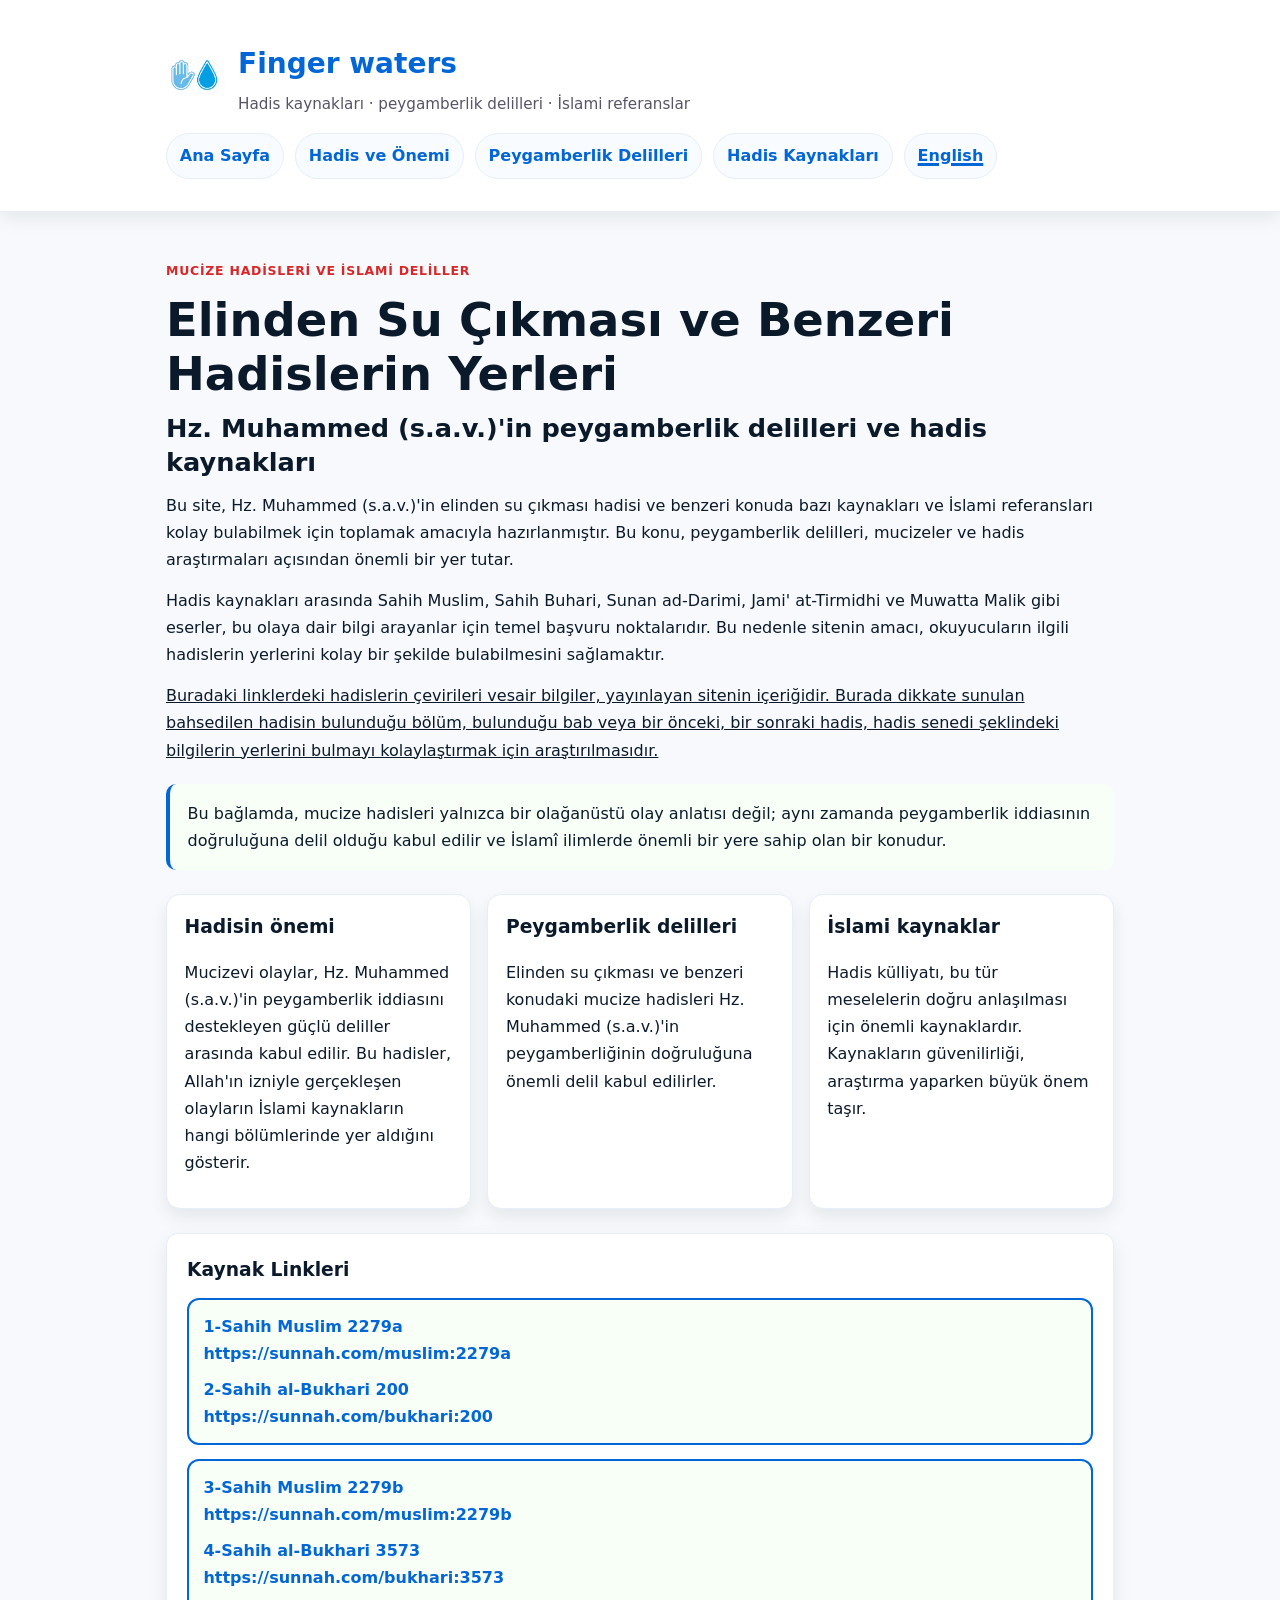
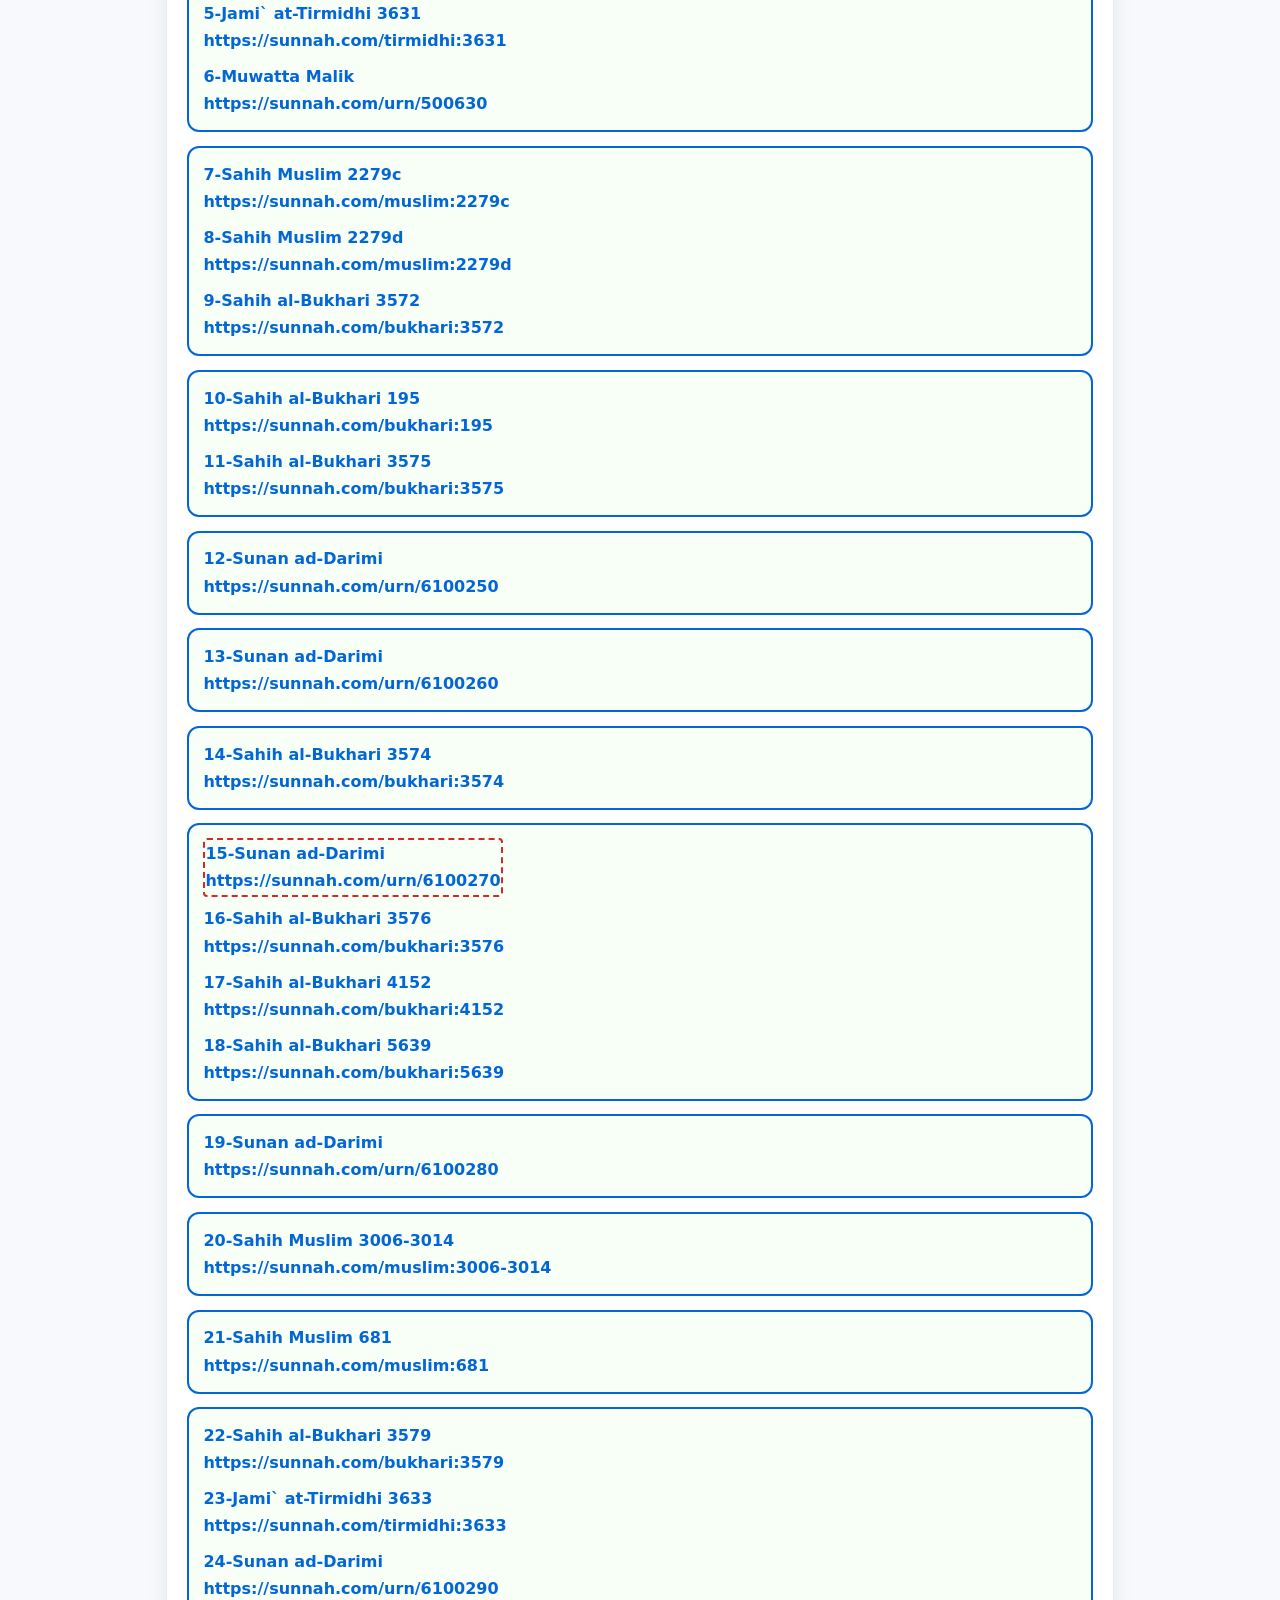
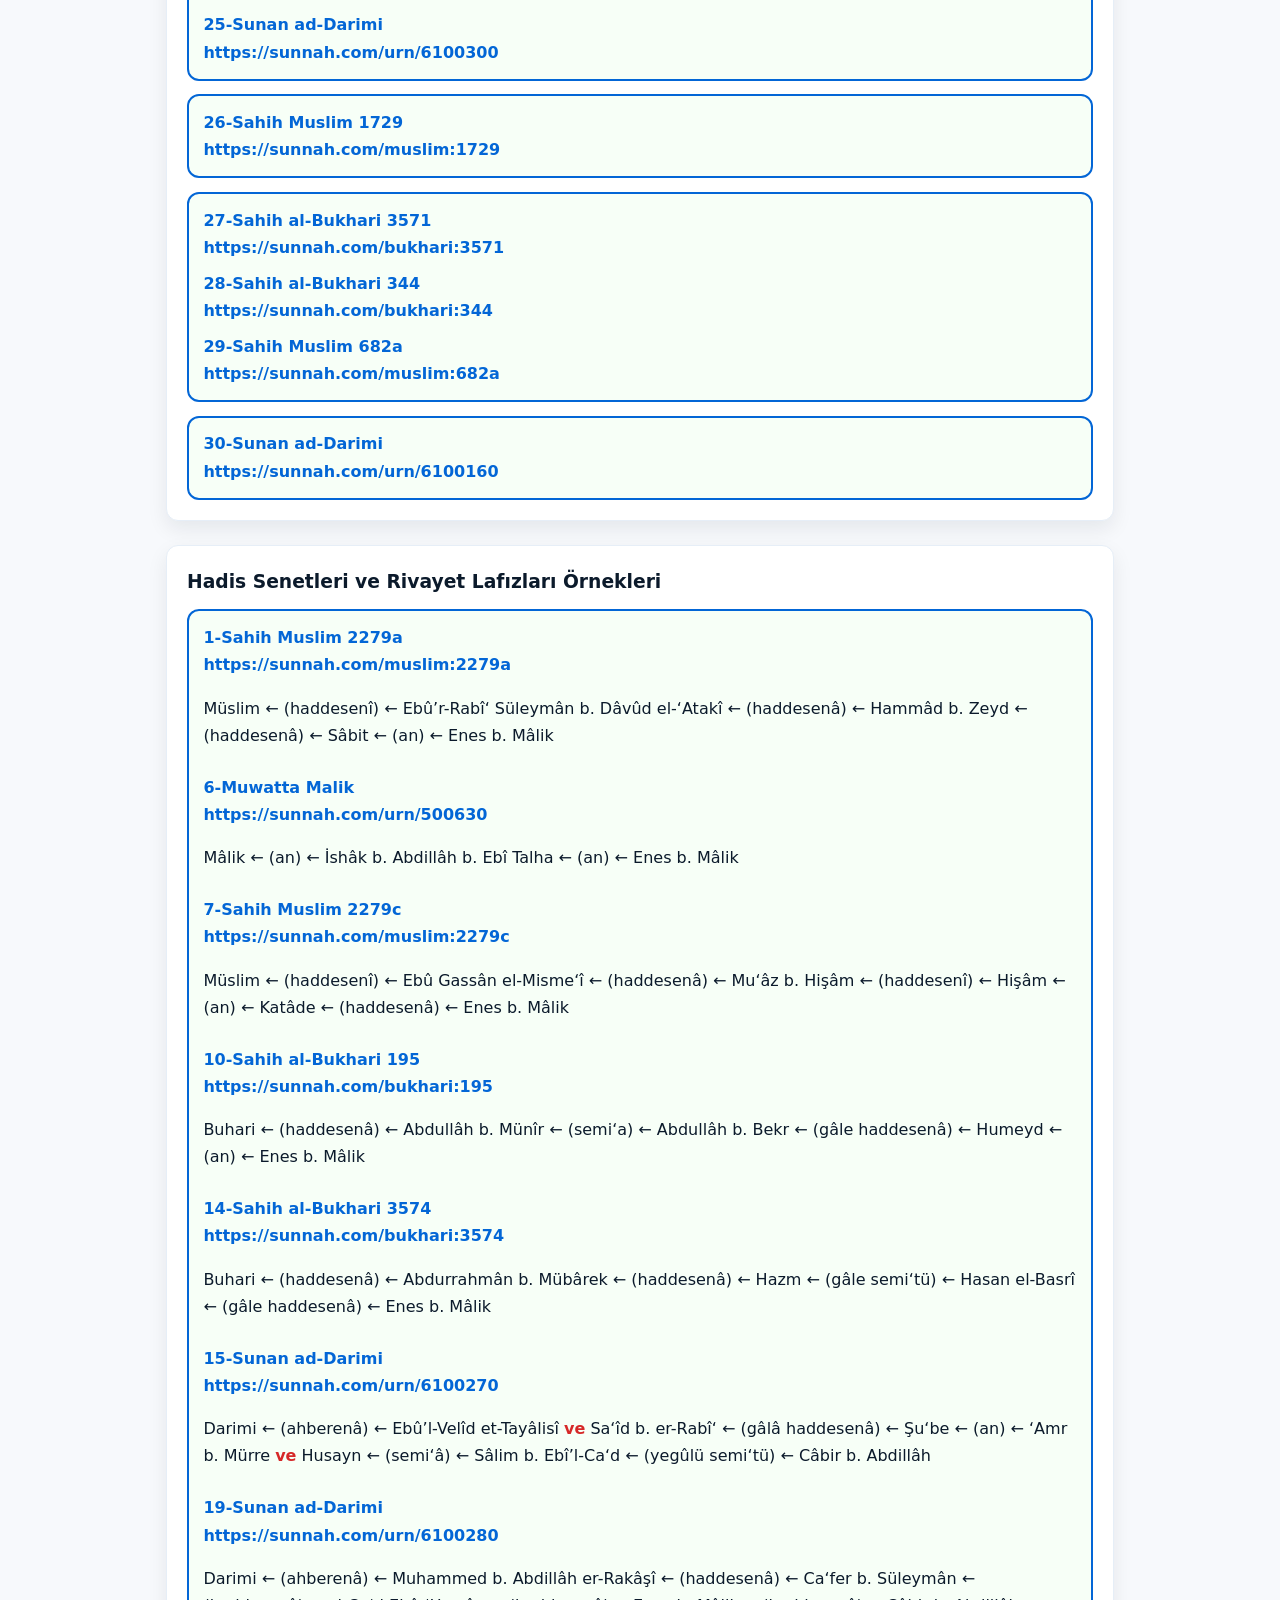
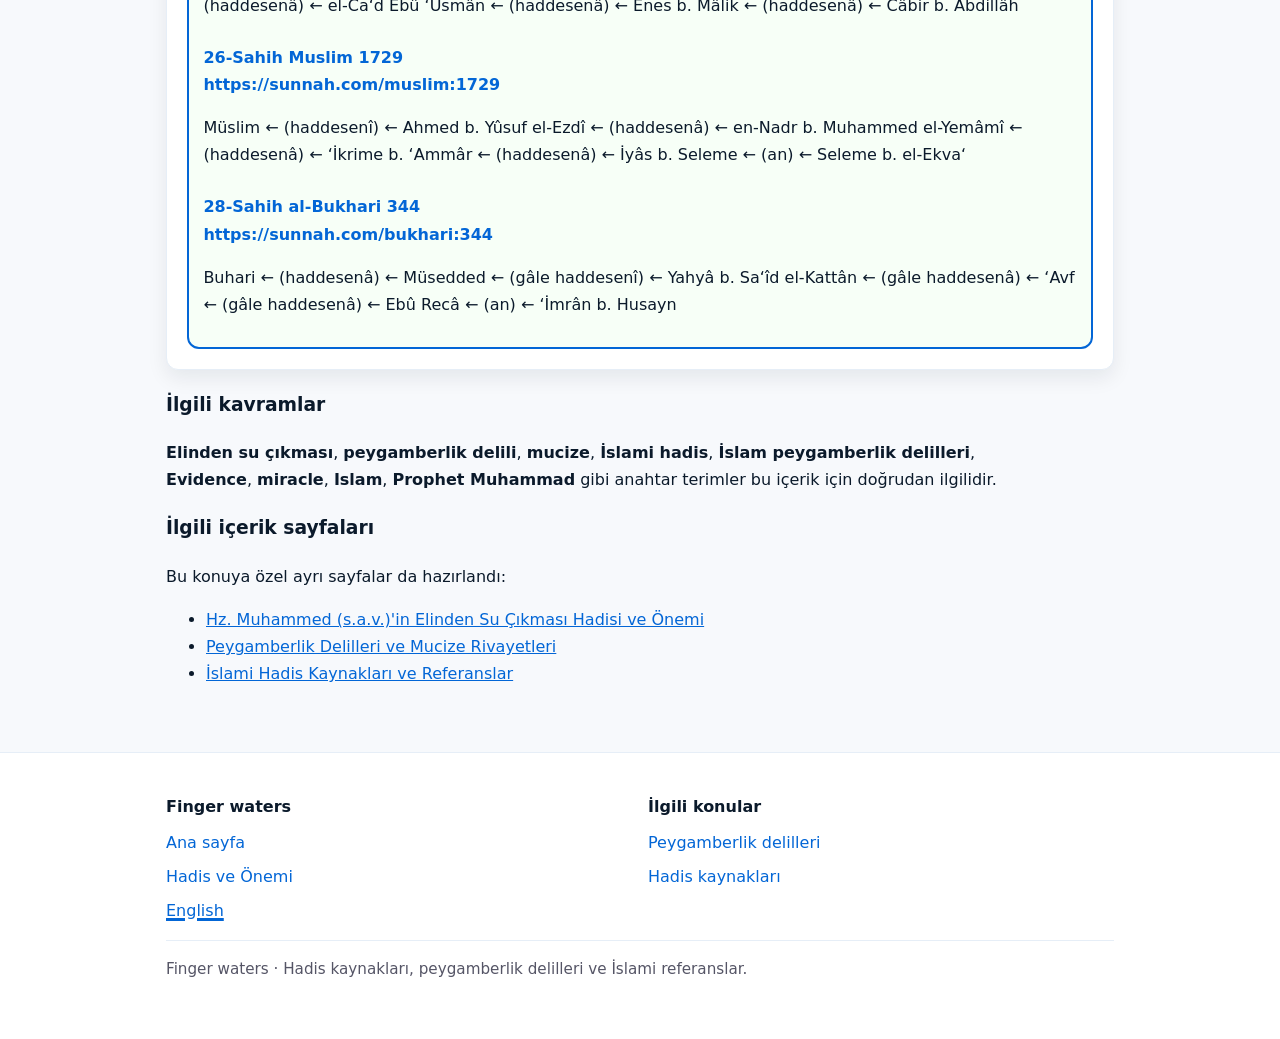
==== commit 9940728c: "Update Update" ====
--- a/index.html
+++ b/index.html
@@ -49,7 +49,7 @@
     />
     <meta
       name="twitter:image"
-      content="https://fingerwaters.github.io/favicon.png"
+      content="https://fingerwaters.github.io/favicon.png?v=2"
     />
     <title>
       Hz.Muhammed(s.a.v)'in Mucize Rivayetlerinin Hadis Kaynaklarındaki Yerleri
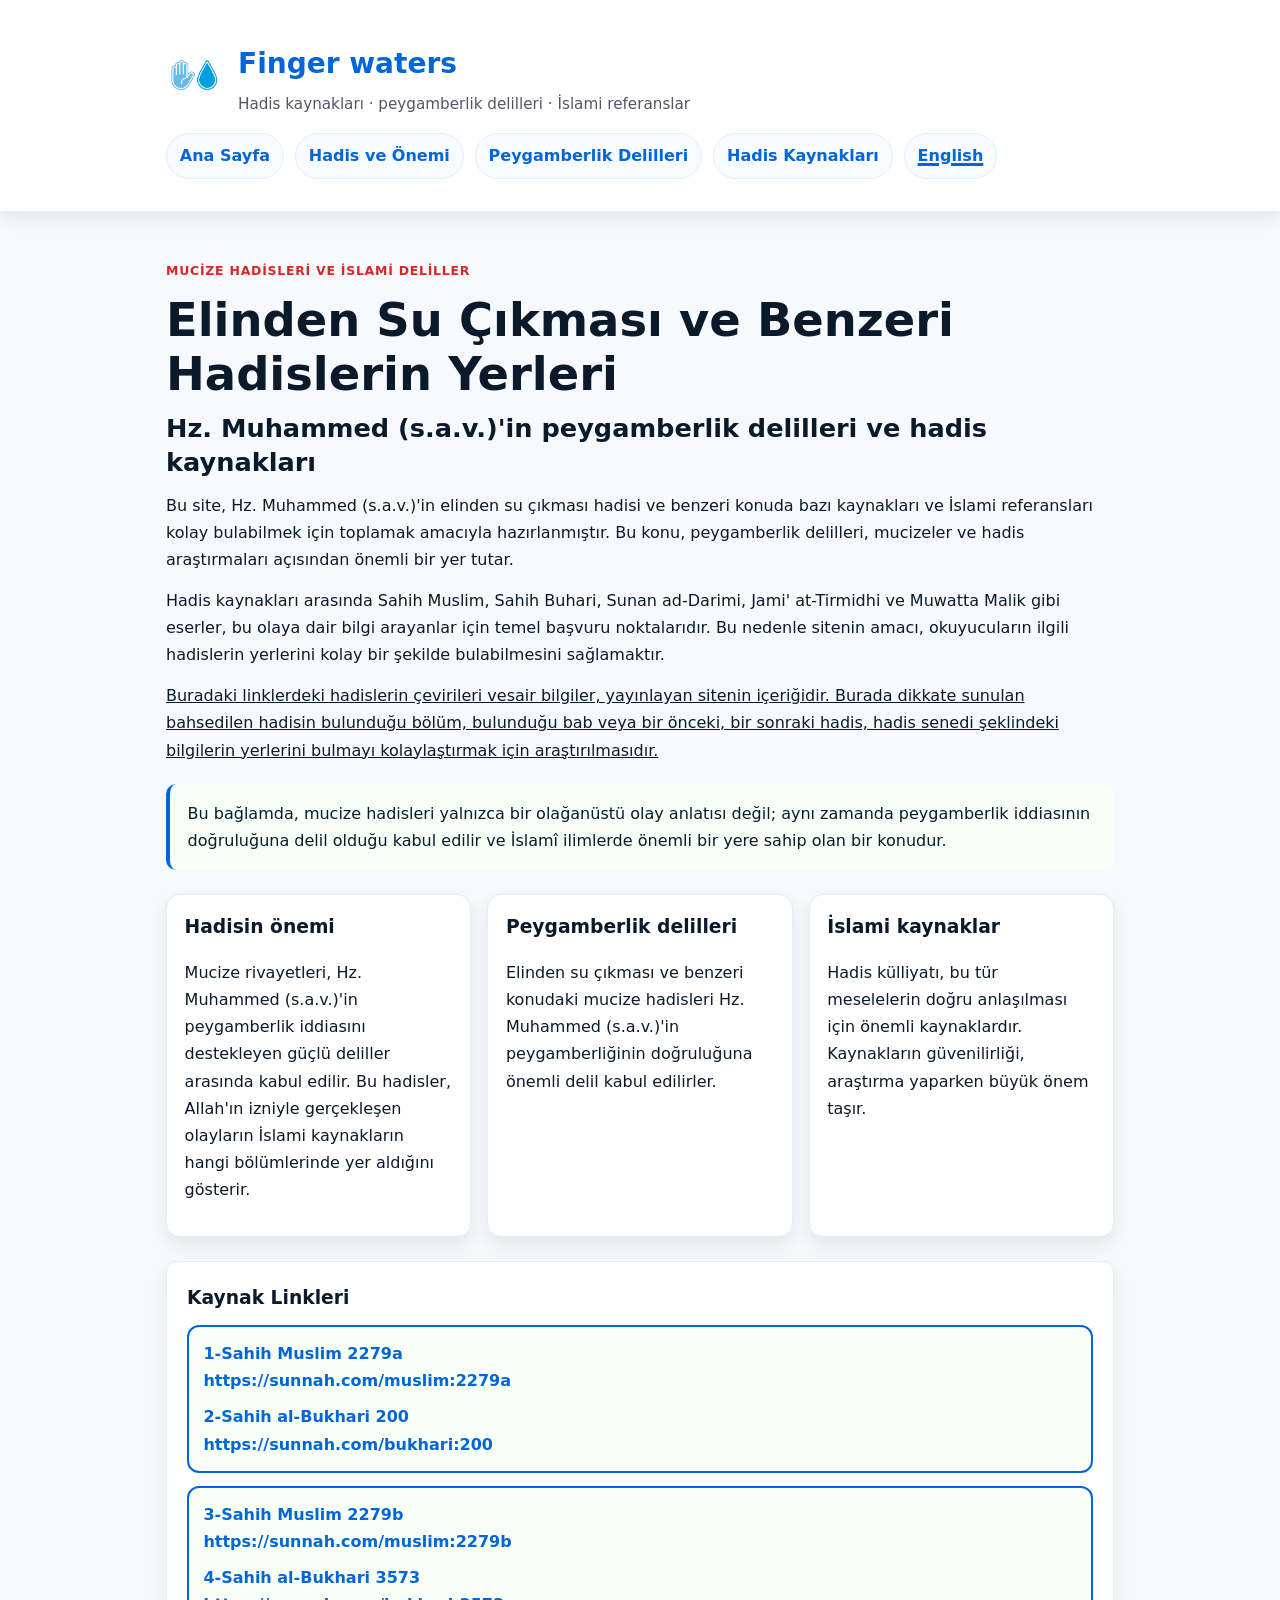
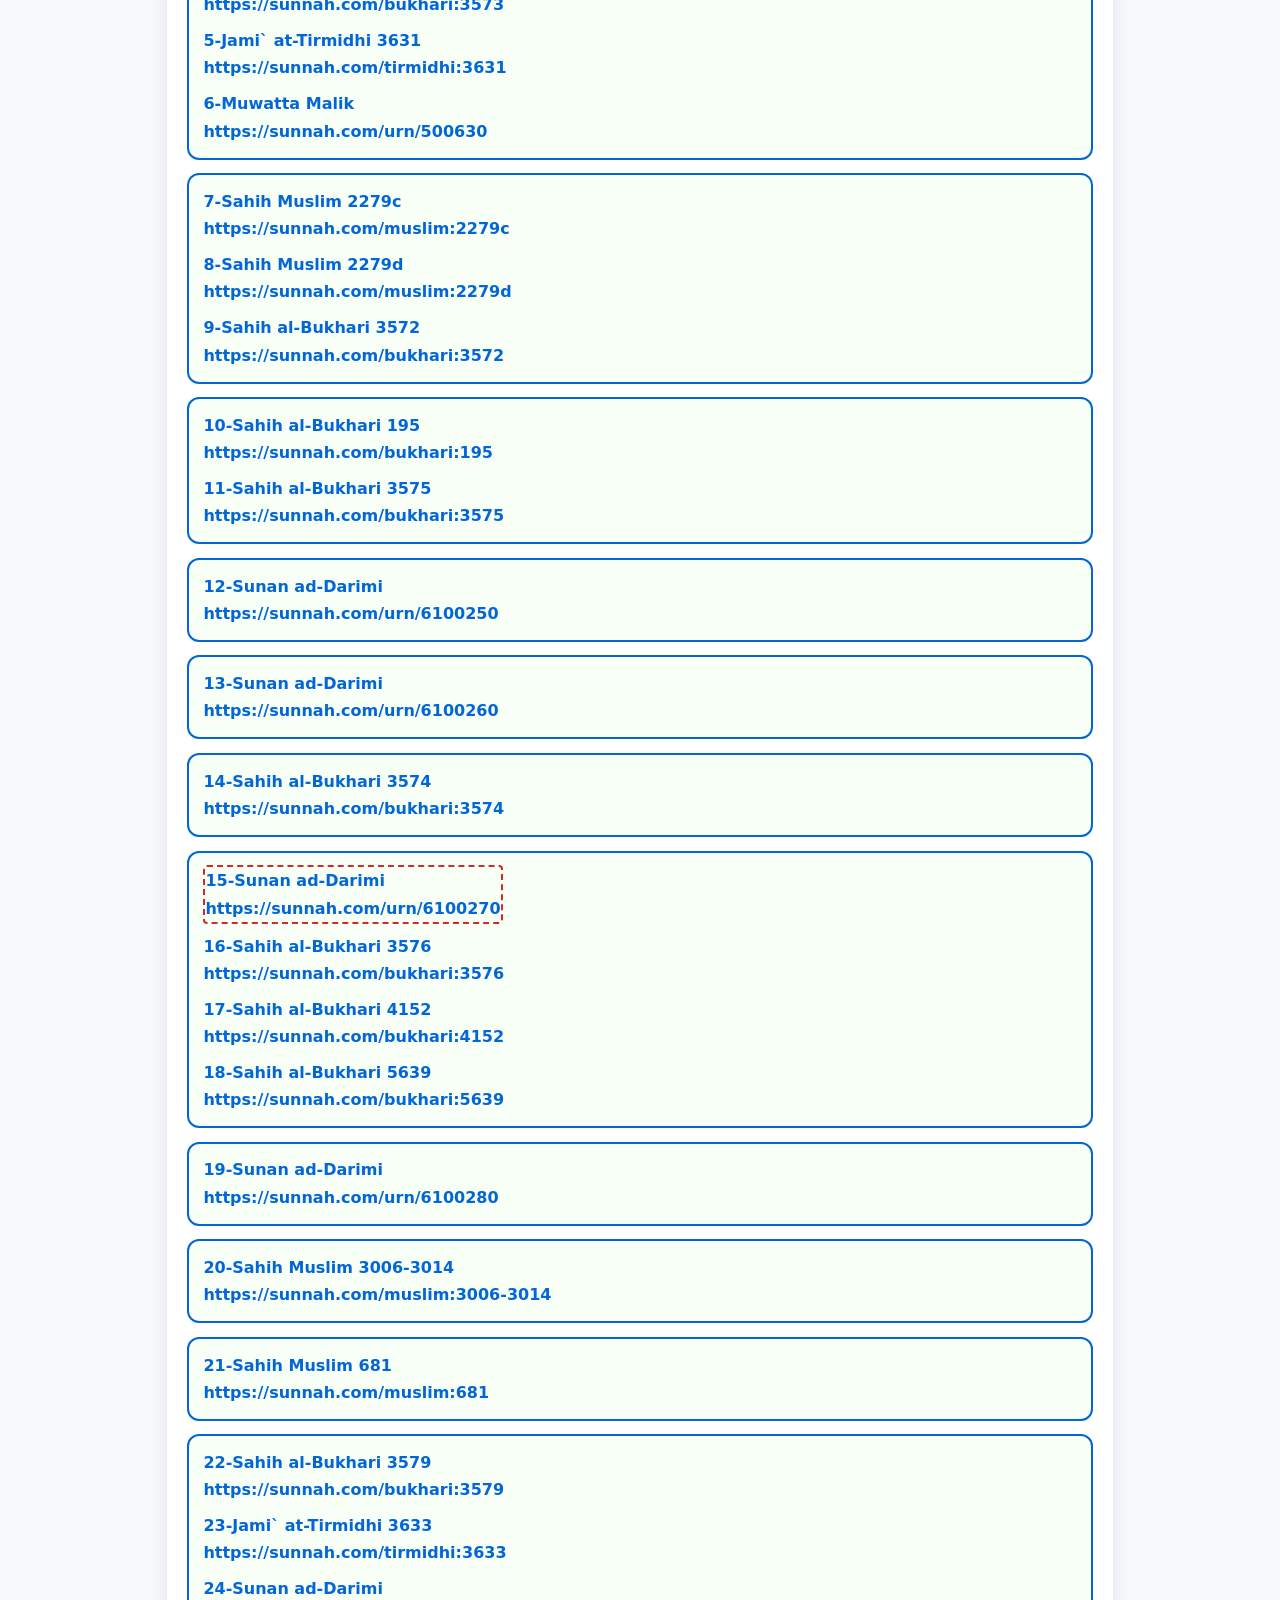
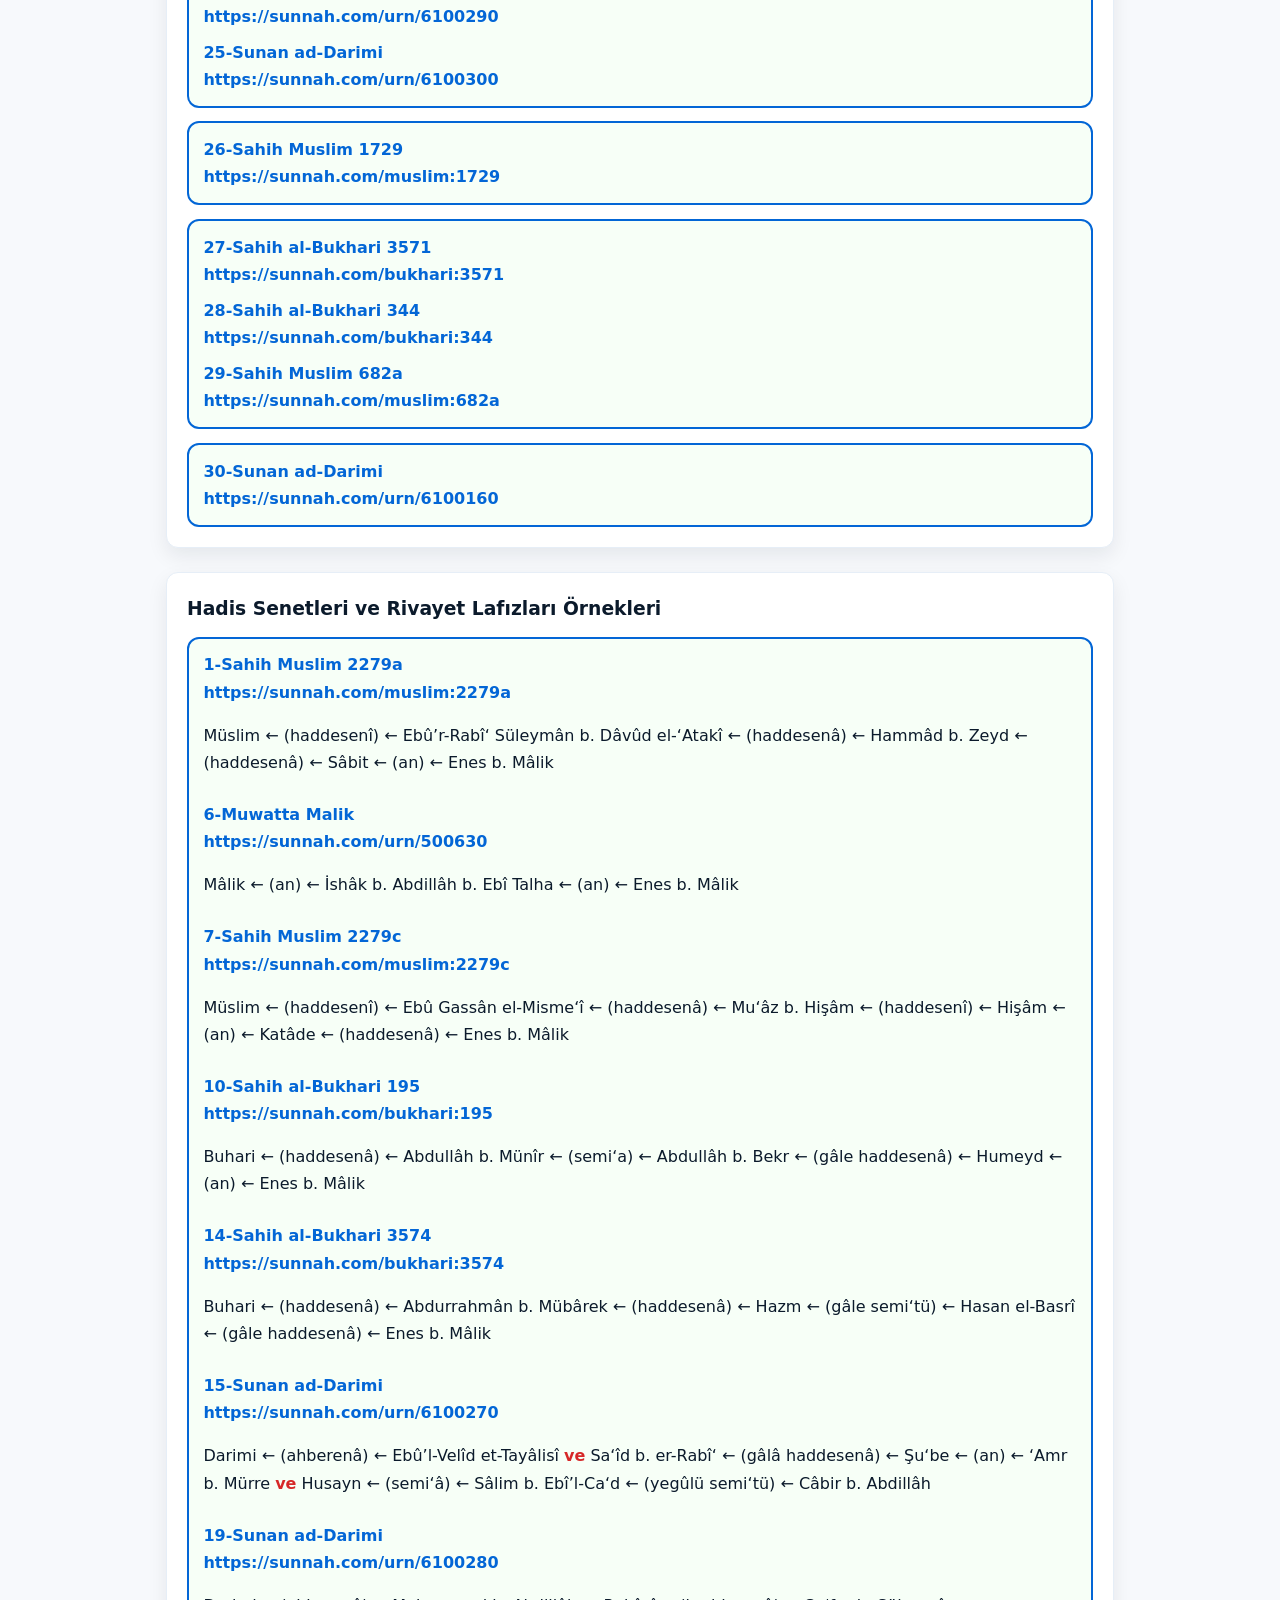
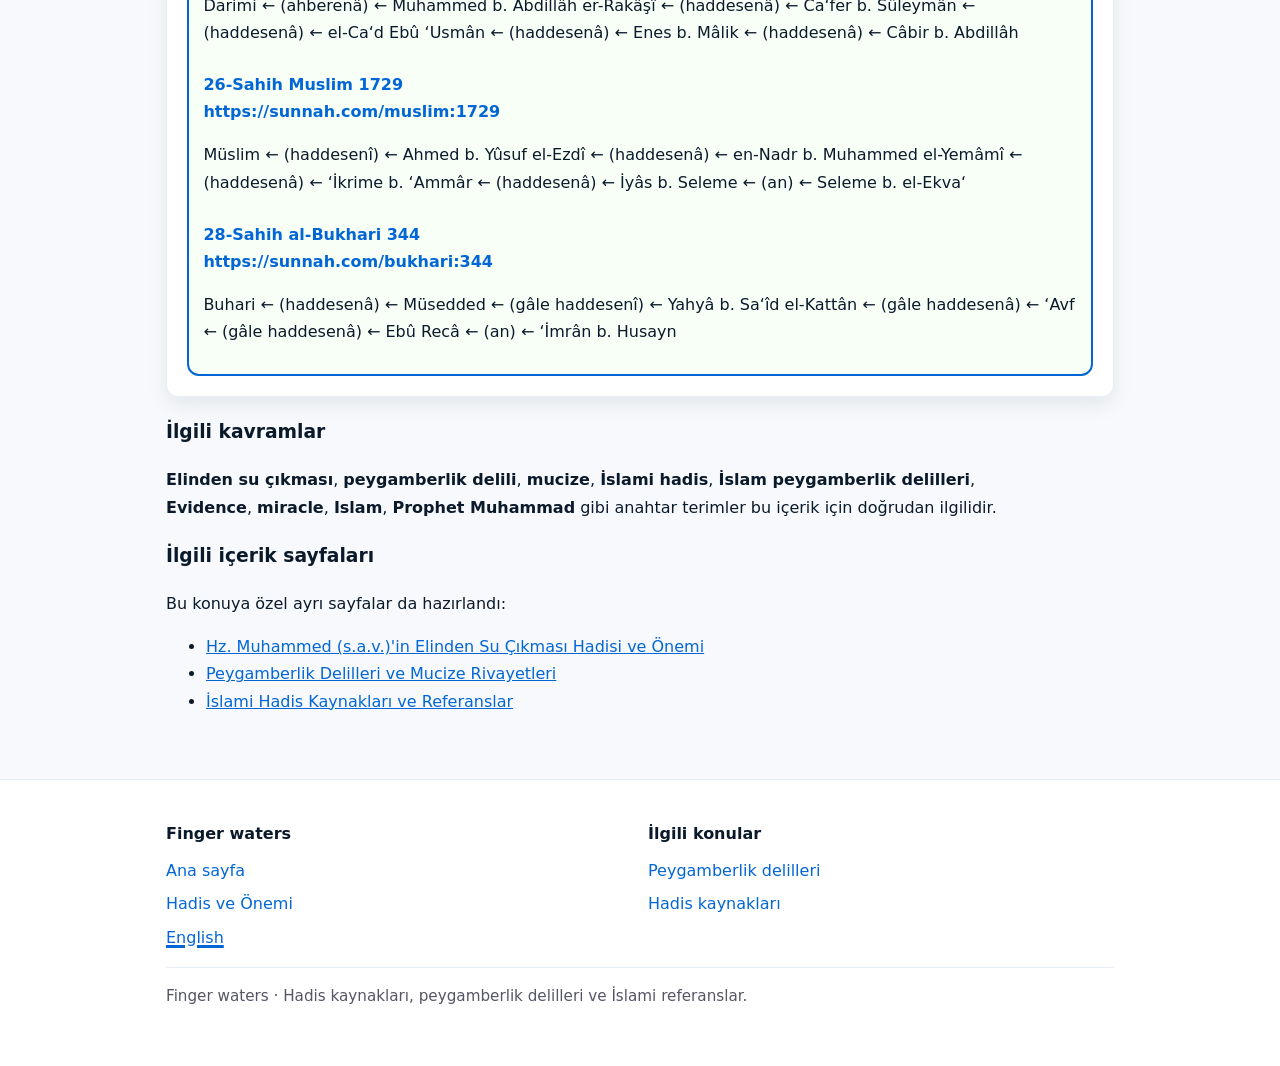
==== commit f8c8f0c4: "Update Update" ====
--- a/index.html
+++ b/index.html
@@ -34,7 +34,7 @@
     <meta property="og:url" content="https://fingerwaters.github.io/" />
     <meta
       property="og:image"
-      content="https://fingerwaters.github.io/favicon.png"
+      content="https://fingerwaters.github.io/favicon.png?v=2"
     />
     <meta property="og:locale" content="tr_TR" />
     <meta property="og:site_name" content="Finger waters" />
@@ -54,7 +54,7 @@
     <title>
       Hz.Muhammed(s.a.v)'in Mucize Rivayetlerinin Hadis Kaynaklarındaki Yerleri
     </title>
-    <link rel="icon" type="image/png" href="favicon.png" />
+    <link rel="icon" type="image/png" href="favicon.png?v=2" />
     <link rel="stylesheet" href="styles.css" />
 
     <script type="application/ld+json">
@@ -86,7 +86,7 @@
           "name": "Finger waters",
           "logo": {
             "@type": "ImageObject",
-            "url": "https://fingerwaters.github.io/favicon.png"
+            "url": "https://fingerwaters.github.io/favicon.png?v=2"
           }
         },
         "mainEntityOfPage": {
@@ -141,7 +141,7 @@
             aria-label="Finger waters ana sayfa"
           >
             <img
-              src="favicon.png"
+              src="favicon.png?v=2"
               alt="Finger waters logosu"
               class="site-logo"
             />
@@ -205,7 +205,7 @@
         <article class="info-card">
           <h3>Hadisin önemi</h3>
           <p>
-            Mucizevi olaylar, Hz. Muhammed (s.a.v.)'in peygamberlik iddiasını
+            Mucize rivayetleri, Hz. Muhammed (s.a.v.)'in peygamberlik iddiasını
             destekleyen güçlü deliller arasında kabul edilir. Bu hadisler,
             Allah'ın izniyle gerçekleşen olayların İslami kaynakların hangi
             bölümlerinde yer aldığını gösterir.
